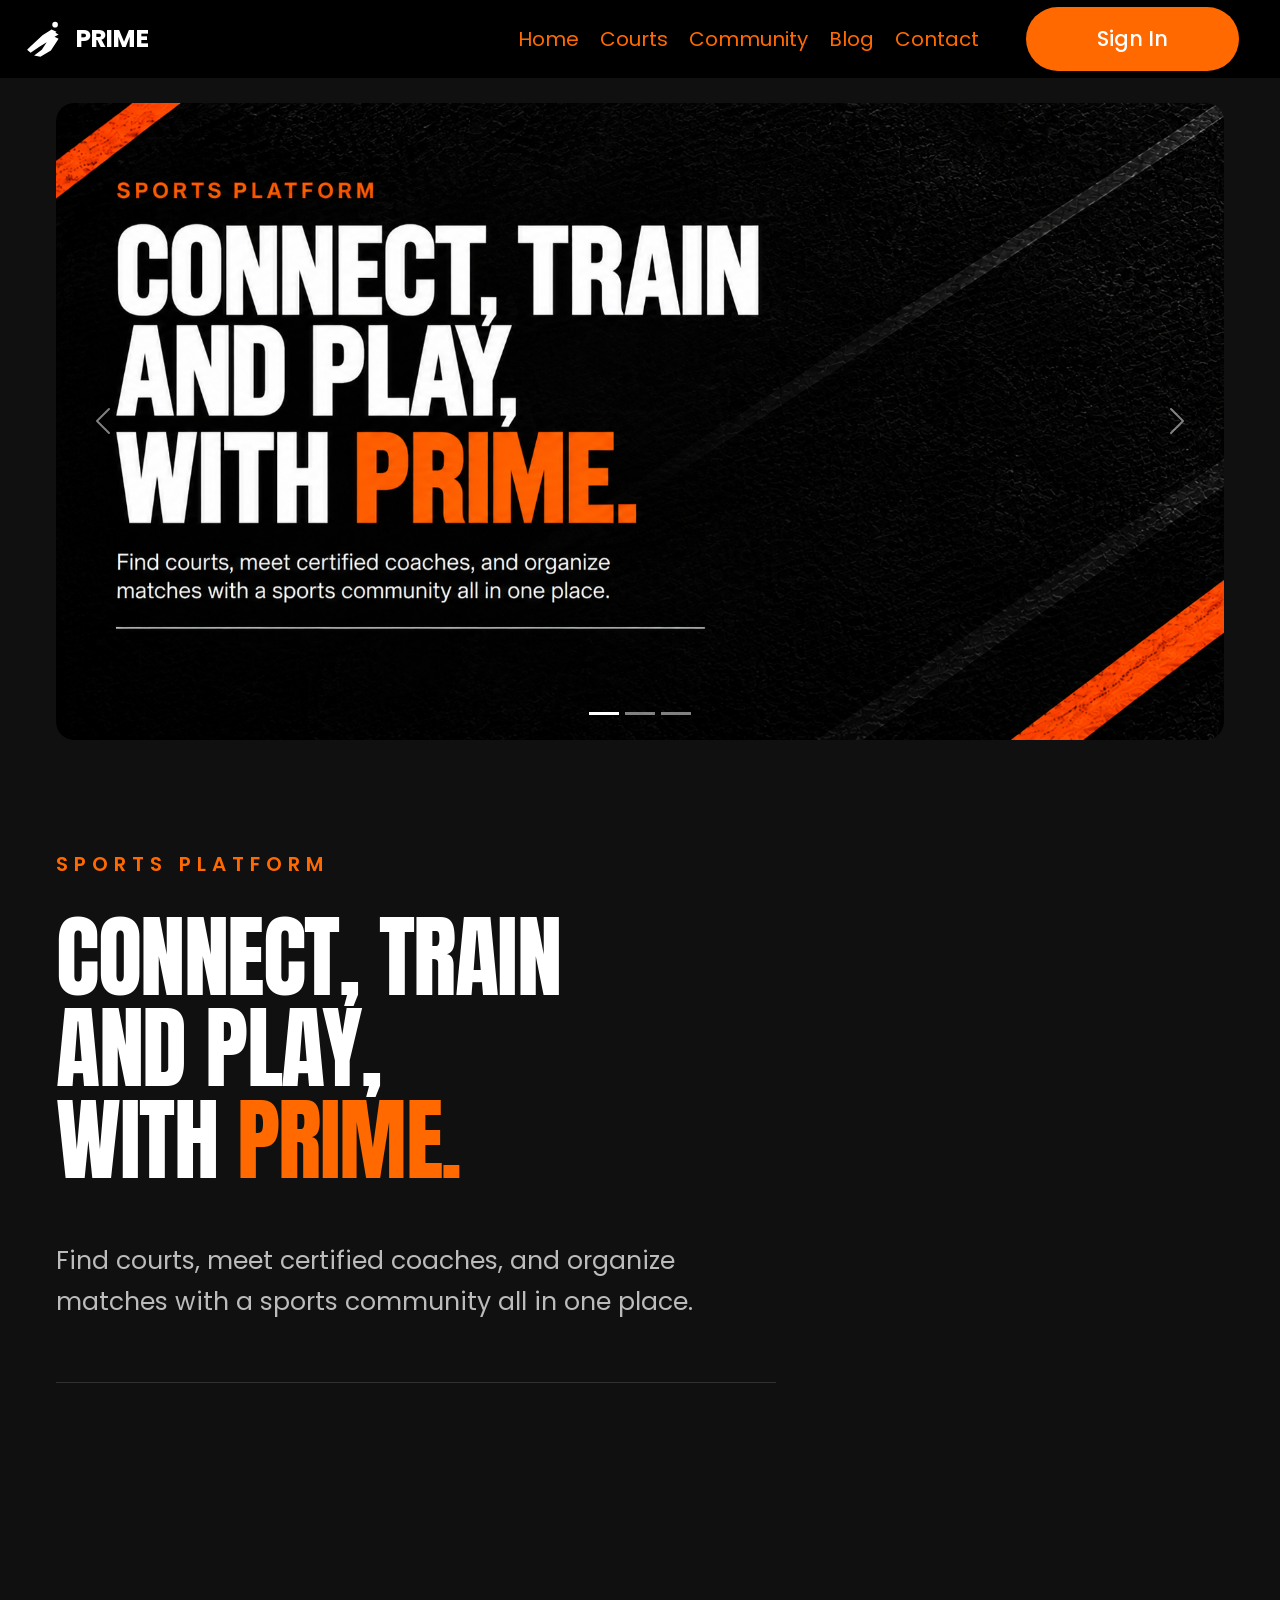
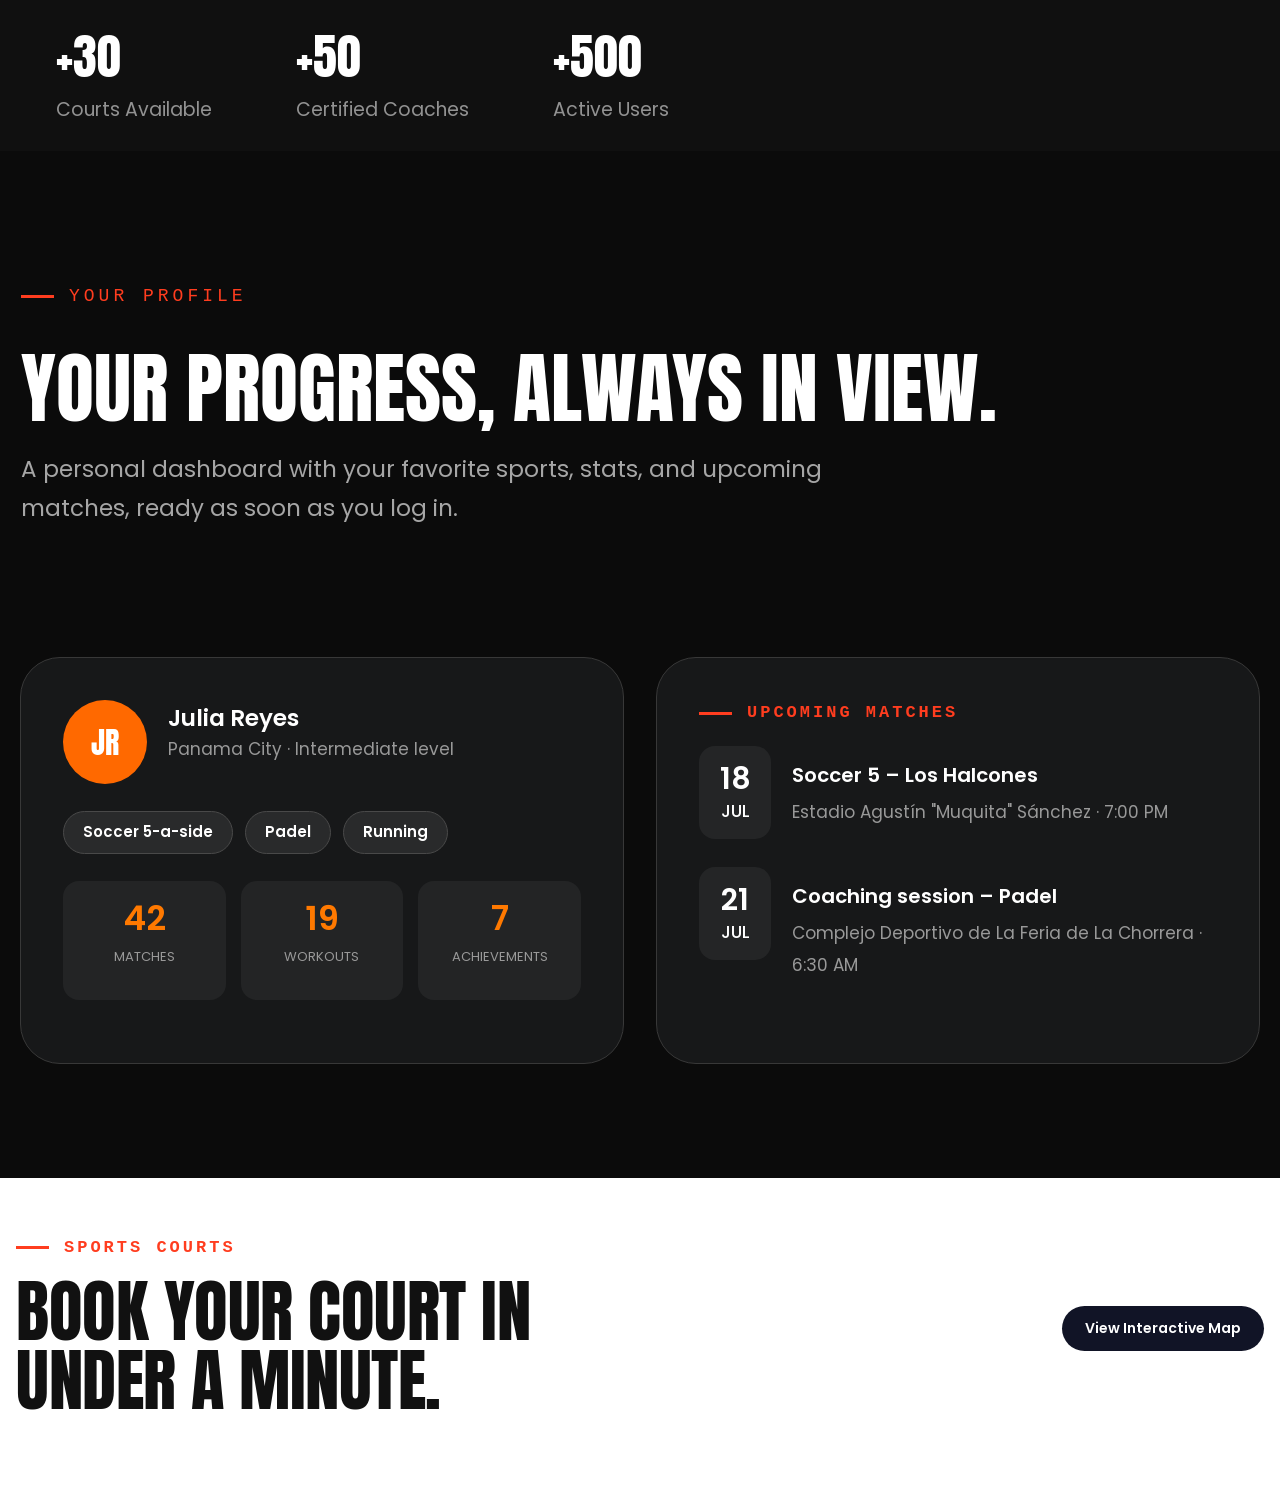
==== index.html @ 95e27988 "Rename Index.html to index.html" ====
<!DOCTYPE html>
<html lang="es">
<head>
    <meta charset="UTF-8">
    <meta name="viewport" content="width=device-width, initial-scale=1.0">
    <title>PRIME | Sports Platform</title>

    <!-- Bootstrap CSS -->
    <link
      href="https://cdn.jsdelivr.net/npm/bootstrap@5.3.3/dist/css/bootstrap.min.css"
      rel="stylesheet">

    <!-- Tu CSS -->
    <link rel="stylesheet" href="style.css">

    <!-- Fuentes de Google -->
    <link rel="preconnect" href="https://fonts.googleapis.com">
    <link rel="preconnect" href="https://fonts.gstatic.com" crossorigin>
    <link href="https://fonts.googleapis.com/css2?family=Anton&family=Poppins:wght@400;500;600;700&display=swap" rel="stylesheet">
</head>
<body>

    <!-- Barra de navegación -->
    <header class="navbar">
        <a href="#" class="logo">
            <svg class="logo-icon" viewBox="0 0 60 55" aria-hidden="true">
                <circle cx="43" cy="7" r="4" fill="currentColor"/>
                <path d="M38 14 L25 22 L10 36 L3 43 L8 47 L20 39 L31 32 L24 43 L13 51 L22 53 L37 44 L48 27 L39 23 L45 17 Z"
                      fill="currentColor"/>
                <path d="M28 22 L41 17 L48 21 L36 28 Z"
                      fill="currentColor"/>
            </svg>
            <span>PRIME</span>
        </a>

        <nav class="nav-links">
            <a href="#">Home</a>
            <a href="#">Courts</a>
            <a href="#">Community</a>
            <a href="#">Blog</a>
            <a href="#">Contact</a>
        </nav>

        <a href="#" class="sign-in">Sign In</a>

        <button class="menu-toggle" aria-label="Abrir menú">
            ☰
        </button>
    </header>

<!-- ===== CARRUSEL PRINCIPAL ===== -->
<section class="prime-carousel-section">

    <div id="carouselStackedBottom"
         class="carousel slide"
         data-bs-ride="carousel">

        <div class="carousel-inner">

            <div class="carousel-item active">
                <img src="imagenes/imagen1.png"
                     class="d-block w-100"
                     alt="Primera imagen">
            </div>

            <div class="carousel-item">
                <img src="imagenes/imagen2.png"
                     class="d-block w-100"
                     alt="Segunda imagen">
            </div>

            <div class="carousel-item">
                <img src="imagenes/imagen3.png"
                     class="d-block w-100"
                     alt="Tercera imagen">
            </div>

        </div>

        <button class="carousel-control-prev"
                type="button"
                data-bs-target="#carouselStackedBottom"
                data-bs-slide="prev"
                aria-label="Imagen anterior">
            <span class="carousel-control-prev-icon"
                  aria-hidden="true"></span>
        </button>

        <button class="carousel-control-next"
                type="button"
                data-bs-target="#carouselStackedBottom"
                data-bs-slide="next"
                aria-label="Imagen siguiente">
            <span class="carousel-control-next-icon"
                  aria-hidden="true"></span>
        </button>

        <div class="carousel-indicators">
            <button type="button"
                    data-bs-target="#carouselStackedBottom"
                    data-bs-slide-to="0"
                    class="active"
                    aria-current="true"
                    aria-label="Imagen 1"></button>

            <button type="button"
                    data-bs-target="#carouselStackedBottom"
                    data-bs-slide-to="1"
                    aria-label="Imagen 2"></button>

            <button type="button"
                    data-bs-target="#carouselStackedBottom"
                    data-bs-slide-to="2"
                    aria-label="Imagen 3"></button>
        </div>

    </div>

</section>
<!-- ===== FIN DEL CARRUSEL ===== -->

    <!-- Sección principal -->
    <main class="hero">
        <section class="hero-content">
            <p class="eyebrow">SPORTS PLATFORM</p>

            <h1>
                CONNECT, TRAIN<br>
                AND PLAY,<br>
                WITH <span>PRIME.</span>
            </h1>

            <p class="description">
                Find courts, meet certified coaches, and organize<br class="desktop-break">
                matches with a sports community all in one place.
            </p>

            <div class="hero-divider"></div>
        </section>
    </main>

    <script>
        const menuToggle = document.querySelector(".menu-toggle");
        const navLinks = document.querySelector(".nav-links");

        menuToggle.addEventListener("click", () => {
            navLinks.classList.toggle("active");
        });
    </script>

<!-- ===== ESTADÍSTICAS ===== -->
<section class="stats">
    <div class="stat-item">
        <h2>+30</h2>
        <p>Courts Available</p>
    </div>

    <div class="stat-item">
        <h2>+50</h2>
        <p>Certified Coaches</p>
    </div>

    <div class="stat-item">
        <h2>+500</h2>
        <p>Active Users</p>
    </div>
</section>
<!-- ===== SECCIÓN PERFIL ===== -->
<section class="profile-section">
    <p class="profile-label">
        <span></span>
        YOUR PROFILE
    </p>

    <h2 class="profile-title">
        YOUR PROGRESS, ALWAYS IN VIEW.
    </h2>

    <p class="profile-description">
        A personal dashboard with your favorite sports, stats, and upcoming
        <br class="desktop-break">
        matches, ready as soon as you log in.
    </p>
</section>

<!-- ===== DASHBOARD DEL USUARIO ===== -->
<section class="dashboard-section">

    <!-- Tarjeta de perfil -->
    <div class="dashboard-card profile-card">

        <div class="user-info">
            <div class="user-avatar">JR</div>

            <div class="user-details">
                <h3>Julia Reyes</h3>
                <p>Panama City · Intermediate level</p>
            </div>
        </div>

        <!-- Deportes favoritos -->
        <div class="sport-tags">
            <span>Soccer 5-a-side</span>
            <span>Padel</span>
            <span>Running</span>
        </div>

        <!-- Estadísticas personales -->
        <div class="user-stats">
            <div class="user-stat">
                <h4>42</h4>
                <p>MATCHES</p>
            </div>

            <div class="user-stat">
                <h4>19</h4>
                <p>WORKOUTS</p>
            </div>

            <div class="user-stat">
                <h4>7</h4>
                <p>ACHIEVEMENTS</p>
            </div>
        </div>

    </div>

    <!-- Tarjeta de próximos partidos -->
    <div class="dashboard-card matches-card">

        <p class="section-label">
            <span></span>
            UPCOMING MATCHES
        </p>

        <div class="match-item">
            <div class="match-date">
                <strong>18</strong>
                <span>JUL</span>
            </div>

            <div class="match-details">
                <h3>Soccer 5 – Los Halcones</h3>
                <p>Estadio Agustín "Muquita" Sánchez · 7:00 PM</p>
            </div>
        </div>

        <div class="match-item">
            <div class="match-date">
                <strong>21</strong>
                <span>JUL</span>
            </div>

            <div class="match-details">
                <h3>Coaching session – Padel</h3>
                <p>Complejo Deportivo de La Feria de La Chorrera · 6:30 AM</p>
            </div>
        </div>

    </div>

</section>


<!-- ===== SECCIÓN DE RESERVA DE CANCHAS ===== -->
<section class="courts-section">

    <div class="courts-heading">

        <div class="courts-title-content">
            <p class="section-label">
                <span></span>
                SPORTS COURTS
            </p>

            <h2>
                BOOK YOUR COURT IN<br>
                UNDER A MINUTE.
            </h2>
        </div>

        <a href="#interactive-map" class="map-button">
            View Interactive Map
        </a>

    </div>

    <!-- Aquí puedes agregar posteriormente el mapa de canchas -->
    <div id="interactive-map"></div>
</section>
<script src="https://cdn.jsdelivr.net/npm/bootstrap@5.3.3/dist/js/bootstrap.bundle.min.js"></script>
</body>
</html>
---- style.css ----
/* ===== CONFIGURACIÓN GENERAL ===== */
* {
    margin: 0;
    padding: 0;
    box-sizing: border-box;
}

:root {
    --orange: #ff6900;
    --black: #000000;
    --background: #101010;
    --white: #ffffff;
    --gray: #bcbcbc;
}

html {
    scroll-behavior: smooth;
}

body {
    background-color: var(--background);
    color: var(--white);
    font-family: 'Poppins', sans-serif;
    min-height: 100vh;
}

/* ===== BARRA DE NAVEGACIÓN ===== */
.navbar {
    height: 78px;
    width: 100%;
    background-color: var(--black);
    display: flex;
    align-items: center;
    justify-content: space-between;
    padding: 0 41px 0 25px;
    position: relative;
    z-index: 10;
}

/* Logo */
.logo {
    display: flex;
    align-items: center;
    gap: 8px;
    text-decoration: none;
    color: var(--white);
    flex-shrink: 0;
}

.logo-icon {
    width: 42px;
    height: 48px;
}

.logo span {
    font-family: 'Poppins', sans-serif;
    font-size: 25px;
    font-weight: 700;
    letter-spacing: -1px;
}

/* Enlaces */
.nav-links {
    display: flex;
    align-items: center;
    gap: 21px;
    margin-left: auto;
    margin-right: 47px;
}

.nav-links a {
    color: var(--orange);
    text-decoration: none;
    font-size: 20px;
    font-weight: 400;
    transition: color 0.3s ease;
}

.nav-links a:hover {
    color: var(--white);
}

/* Botón Sign In */
.sign-in {
    width: 213px;
    height: 64px;
    background-color: var(--orange);
    border-radius: 50px;
    display: flex;
    justify-content: center;
    align-items: center;
    text-decoration: none;
    color: var(--white);
    font-size: 21px;
    font-weight: 500;
    flex-shrink: 0;
    transition: background-color 0.3s ease,
                transform 0.3s ease;
}

.sign-in:hover {
    background-color: #e85d00;
    transform: translateY(-2px);
}

.menu-toggle {
    display: none;
}

/* ===== SECCIÓN PRINCIPAL ===== */
.hero {
    min-height: calc(100vh - 78px);
    background-color: var(--background);
    padding: 84px 0 0 4.4%;
}

.hero-content {
    width: 100%;
    max-width: 720px;
}

/* Texto superior naranja */
.eyebrow {
    color: var(--orange);
    font-size: 20px;
    font-weight: 600;
    letter-spacing: 6px;
    margin-bottom: 32px;
}

/* Título grande */
h1 {
    font-family: 'Anton', sans-serif;
    font-size: clamp(64px, 7.1vw, 108px);
    line-height: 1.01;
    font-weight: 400;
    letter-spacing: -1.5px;
    color: var(--white);
    text-transform: uppercase;
}

h1 span {
    color: var(--orange);
}

/* Descripción */
.description {
    margin-top: 54px;
    color: var(--gray);
    font-size: 25px;
    line-height: 1.65;
    font-weight: 400;
}

/* Línea inferior */
.hero-divider {
    width: min(720px, 100%);
    height: 1px;
    background-color: #303030;
    margin-top: 60px;
}

/* ===== TABLET ===== */
@media (max-width: 1050px) {
    .navbar {
        padding: 0 24px;
    }

    .nav-links {
        gap: 14px;
        margin-right: 24px;
    }

    .nav-links a {
        font-size: 16px;
    }

    .sign-in {
        width: 140px;
        height: 54px;
        font-size: 18px;
    }

    .hero {
        padding-top: 75px;
    }

    h1 {
        font-size: clamp(60px, 8vw, 85px);
    }

    .description {
        font-size: 20px;
    }
}

/* ===== MÓVILES ===== */
@media (max-width: 700px) {
    .navbar {
        height: 72px;
        padding: 0 20px;
    }

    .logo-icon {
        width: 35px;
        height: 42px;
    }

    .logo span {
        font-size: 22px;
    }

    .menu-toggle {
        display: block;
        border: none;
        background: transparent;
        color: var(--orange);
        font-size: 30px;
        cursor: pointer;
        margin-left: auto;
    }

    .nav-links {
        display: none;
        position: absolute;
        top: 72px;
        left: 0;
        width: 100%;
        margin: 0;
        padding: 24px;
        background-color: var(--black);
        flex-direction: column;
        align-items: flex-start;
        gap: 20px;
        border-top: 1px solid #242424;
    }

    .nav-links.active {
        display: flex;
    }

    .nav-links a {
        font-size: 18px;
    }

    .sign-in {
        width: 105px;
        height: 42px;
        font-size: 15px;
        margin-left: 15px;
    }

    .hero {
        min-height: calc(100vh - 72px);
        padding: 70px 22px 40px;
    }

    .hero-content {
        max-width: 100%;
    }

    .eyebrow {
        font-size: 14px;
        letter-spacing: 4px;
        margin-bottom: 25px;
    }

    h1 {
        font-size: clamp(48px, 10.5vw, 72px);
        line-height: 1.08;
        letter-spacing: -0.5px;
    }

    .description {
        margin-top: 35px;
        font-size: 16px;
        line-height: 1.8;
    }

    .desktop-break {
        display: none;
    }

    .hero-divider {
        margin-top: 45px;
    }
}

/* ===== MÓVILES PEQUEÑOS ===== */
@media (max-width: 380px) {
    .navbar {
        padding: 0 12px;
    }

    .logo {
        gap: 4px;
    }

    .logo span {
        font-size: 19px;
    }

    .logo-icon {
        width: 30px;
    }

    .sign-in {
        width: 85px;
        height: 38px;
        font-size: 13px;
        margin-left: 8px;
    }

    .menu-toggle {
        font-size: 25px;
    }

    .hero {
        padding-left: 18px;
        padding-right: 18px;
    }

    h1 {
        font-size: 46px;
    }
}

/* ===== ESTADÍSTICAS ===== */
.stats {
    width: 100%;
    min-height: 150px;
    background-color: #101010;
    display: flex;
    align-items: flex-start;
    gap: 84px;
    padding: 42px 4.4% 10px;
}

.stat-item {
    min-width: 156px;
}

.stat-item h2 {
    font-family: 'Anton', sans-serif;
    font-size: 48px;
    font-weight: 400;
    line-height: 1.2;
    color: #ffffff;
    margin-bottom: 10px;
}

.stat-item p {
    font-family: 'Poppins', sans-serif;
    font-size: 19px;
    font-weight: 400;
    color: #929292;
    white-space: nowrap;
}

/* ===== SECCIÓN YOUR PROFILE ===== */
.profile-section {
    width: 100%;
    min-height: 380px;
    background-color: #0b0b0b;
    padding: 132px 21px 50px;
}

/* Etiqueta naranja */
.profile-label {
    display: flex;
    align-items: center;
    gap: 15px;
    color: #ff3d1f;
    font-family: monospace;
    font-size: 18px;
    letter-spacing: 4px;
    margin-bottom: 35px;
}

.profile-label span {
    display: inline-block;
    width: 33px;
    height: 3px;
    background-color: #ff3d1f;
}

/* Título principal */
.profile-title {
    font-family: 'Anton', sans-serif;
    font-size: clamp(42px, 6.1vw, 78px);
    font-weight: 400;
    line-height: 1.12;
    letter-spacing: 0;
    color: #ffffff;
    text-transform: uppercase;
    margin-bottom: 18px;
}

/* Descripción */
.profile-description {
    font-family: 'Poppins', sans-serif;
    font-size: 23px;
    line-height: 1.7;
    font-weight: 400;
    color: #a6a6a6;
}

/* ===== ADAPTACIÓN PARA MÓVILES ===== */
@media (max-width: 700px) {
    .stats {
        min-height: auto;
        padding: 35px 22px 30px;
        gap: 25px;
        flex-wrap: wrap;
    }

    .stat-item {
        min-width: 125px;
    }

    .stat-item h2 {
        font-size: 38px;
    }

    .stat-item p {
        font-size: 13px;
        white-space: normal;
    }

    .profile-section {
        padding: 75px 20px 40px;
        min-height: auto;
    }

    .profile-label {
        font-size: 14px;
        letter-spacing: 3px;
        margin-bottom: 28px;
    }

    .profile-title {
        font-size: clamp(36px, 8vw, 54px);
        line-height: 1.15;
    }

    .profile-description {
        font-size: 16px;
        line-height: 1.8;
    }

    .profile-section .desktop-break {
        display: none;
    }
}

/* =========================================
   DASHBOARD: PERFIL Y PRÓXIMOS PARTIDOS
========================================= */

.dashboard-section {
    width: 100%;
    background-color: #0b0b0b;
    padding: 63px 20px 114px;
    display: grid;
    grid-template-columns: 1fr 1fr;
    gap: 32px;
    align-items: stretch;
}

.dashboard-card {
    background-color: #171819;
    border: 1px solid #383838;
    border-radius: 40px;
    min-width: 0;
    min-height: 384px;
    padding: 42px;
    color: #ffffff;
}

/* PERFIL DEL USUARIO */

.user-info {
    display: flex;
    align-items: center;
    gap: 21px;
    margin-bottom: 27px;
}

.user-avatar {
    width: 84px;
    height: 84px;
    border-radius: 50%;
    background: #ff6900;
    display: flex;
    align-items: center;
    justify-content: center;
    color: #ffffff;
    font-family: 'Anton', sans-serif;
    font-size: 30px;
    flex-shrink: 0;
}

.user-details h3 {
    font-family: 'Poppins', sans-serif;
    font-size: 23px;
    font-weight: 600;
    margin-bottom: 4px;
}

.user-details p {
    font-size: 17px;
    color: #999999;
    line-height: 1.6;
}

/* ETIQUETAS DE DEPORTES */

.sport-tags {
    display: flex;
    flex-wrap: wrap;
    gap: 12px;
    margin-bottom: 27px;
}

.sport-tags span {
    display: inline-flex;
    align-items: center;
    justify-content: center;
    padding: 9px 19px;
    border: 1px solid #494949;
    border-radius: 30px;
    background-color: #292a2b;
    color: #ffffff;
    font-size: 15px;
    font-weight: 600;
    white-space: nowrap;
}

/* ESTADÍSTICAS DEL PERFIL */

.user-stats {
    display: grid;
    grid-template-columns: repeat(3, minmax(0, 1fr));
    gap: 15px;
}

.user-stat {
    min-height: 119px;
    border-radius: 16px;
    background-color: #232425;
    display: flex;
    flex-direction: column;
    justify-content: center;
    align-items: center;
    text-align: center;
    padding: 10px 4px;
}

.user-stat h4 {
    color: #ff7900;
    font-size: 34px;
    font-weight: 600;
    margin-bottom: 8px;
}

.user-stat p {
    color: #999999;
    font-size: 13px;
    font-weight: 400;
}

/* PRÓXIMOS PARTIDOS */

.section-label {
    display: flex;
    align-items: center;
    gap: 15px;
    color: #ff3d1f;
    font-family: monospace;
    font-size: 17px;
    font-weight: 600;
    letter-spacing: 3px;
    margin-bottom: 21px;
}

.section-label span {
    width: 33px;
    height: 3px;
    display: inline-block;
    background-color: #ff3d1f;
    flex-shrink: 0;
}

.matches-card .section-label {
    margin-bottom: 20px;
}

.match-item {
    display: flex;
    align-items: flex-start;
    gap: 21px;
    margin-bottom: 23px;
}

.match-date {
    width: 72px;
    min-width: 72px;
    height: 93px;
    border-radius: 16px;
    background-color: #242526;
    display: flex;
    flex-direction: column;
    align-items: center;
    justify-content: center;
}

.match-date strong {
    font-size: 30px;
    line-height: 1.2;
    font-weight: 600;
}

.match-date span {
    font-size: 17px;
    font-weight: 500;
    margin-top: 2px;
}

.match-details {
    min-width: 0;
    padding-top: 15px;
}

.match-details h3 {
    font-size: 20px;
    line-height: 1.4;
    font-weight: 600;
    margin-bottom: 7px;
}

.match-details p {
    color: #999999;
    font-size: 17px;
    line-height: 1.9;
    overflow-wrap: anywhere;
}


/* =========================================
   SECCIÓN BLANCA: RESERVAR CANCHAS
========================================= */

.courts-section {
    width: 100%;
    background-color: #ffffff;
    color: #111111;
    padding: 57px 16px 70px;
    min-height: 240px;
}

.courts-heading {
    display: flex;
    align-items: center;
    justify-content: space-between;
    gap: 30px;
}

.courts-title-content {
    min-width: 0;
}

.courts-title-content .section-label {
    margin-bottom: 17px;
}

.courts-title-content h2 {
    font-family: 'Anton', sans-serif;
    font-size: clamp(44px, 5.4vw, 72px);
    font-weight: 400;
    line-height: 0.99;
    letter-spacing: -0.5px;
    color: #111111;
}

/* BOTÓN DEL MAPA */

.map-button {
    min-width: 195px;
    min-height: 44px;
    padding: 12px 23px;
    background-color: #111426;
    border-radius: 30px;
    color: #ffffff;
    text-decoration: none;
    text-align: center;
    font-size: 14px;
    font-weight: 600;
    display: inline-flex;
    align-items: center;
    justify-content: center;
    white-space: nowrap;
    transition: background-color 0.3s ease,
                transform 0.3s ease;
}

.map-button:hover {
    background-color: #ff6900;
    transform: translateY(-2px);
}

#interactive-map {
    scroll-margin-top: 20px;
}


/* =========================================
   TABLET
========================================= */

@media (max-width: 1000px) {
    .dashboard-section {
        gap: 20px;
        padding: 45px 18px 75px;
    }

    .dashboard-card {
        padding: 28px;
        border-radius: 30px;
    }

    .user-info {
        gap: 14px;
    }

    .user-avatar {
        width: 68px;
        height: 68px;
        font-size: 25px;
    }

    .user-details h3 {
        font-size: 19px;
    }

    .user-details p {
        font-size: 14px;
    }

    .sport-tags {
        gap: 8px;
    }

    .sport-tags span {
        padding: 8px 12px;
        font-size: 13px;
    }

    .user-stats {
        gap: 9px;
    }

    .user-stat p {
        font-size: 10px;
    }

    .match-item {
        gap: 13px;
    }

    .match-details h3 {
        font-size: 17px;
    }

    .match-details p {
        font-size: 14px;
    }

    .courts-title-content h2 {
        font-size: clamp(40px, 5vw, 58px);
    }
}


/* =========================================
   MÓVILES
========================================= */

@media (max-width: 700px) {
    .dashboard-section {
        grid-template-columns: 1fr;
        padding: 35px 16px 55px;
        gap: 22px;
    }

    .dashboard-card {
        min-height: auto;
        padding: 25px 22px;
        border-radius: 26px;
    }

    .user-info {
        gap: 15px;
        margin-bottom: 23px;
    }

    .user-avatar {
        width: 65px;
        height: 65px;
    }

    .user-details h3 {
        font-size: 18px;
    }

    .user-details p {
        font-size: 13px;
    }

    .sport-tags {
        margin-bottom: 22px;
    }

    .user-stats {
        gap: 10px;
    }

    .user-stat {
        min-height: 100px;
        border-radius: 12px;
    }

    .user-stat h4 {
        font-size: 27px;
    }

    .user-stat p {
        font-size: 10px;
    }

    .matches-card .section-label {
        font-size: 14px;
        letter-spacing: 2px;
    }

    .match-item {
        gap: 14px;
        margin-bottom: 20px;
    }

    .match-date {
        width: 60px;
        min-width: 60px;
        height: 78px;
    }

    .match-date strong {
        font-size: 25px;
    }

    .match-date span {
        font-size: 14px;
    }

    .match-details {
        padding-top: 7px;
    }

    .match-details h3 {
        font-size: 16px;
    }

    .match-details p {
        font-size: 13px;
        line-height: 1.7;
    }

    .courts-section {
        padding: 42px 18px 50px;
    }

    .courts-heading {
        flex-direction: column;
        align-items: flex-start;
        gap: 25px;
    }

    .courts-title-content h2 {
        font-size: clamp(38px, 9vw, 58px);
        line-height: 1.05;
    }

    .map-button {
        min-width: 190px;
    }
}

/* ===== CARRUSEL PRIME ===== */

.prime-carousel-section {
    display: block;
    position: relative;
    width: 100%;
    padding: 25px 4.4%;
    background-color: #101010;
}

#carouselStackedBottom {
    display: block;
    position: relative;
    width: 100%;
    max-width: 1400px;
    min-height: 200px;
    overflow: hidden;
    border-radius: 18px;
    background-color: #202020;
}

#carouselStackedBottom .carousel-inner {
    width: 100%;
}
#carouselStackedBottom .carousel-item {
    height: auto;
}

#carouselStackedBottom .carousel-item img {
    display: block;
    width: 100%;
    height: auto;
    object-fit: contain;
    object-position: center;
}

#carouselStackedBottom .carousel-control-prev,
#carouselStackedBottom .carousel-control-next {
    width: 8%;
    z-index: 2;
}

#carouselStackedBottom .carousel-indicators {
    z-index: 3;
    margin-bottom: 15px;
}

@media (max-width: 700px) {
    .prime-carousel-section {
        padding: 15px 4%;
    }

    #carouselStackedBottom .carousel-item {
        height: auto;
    }
}
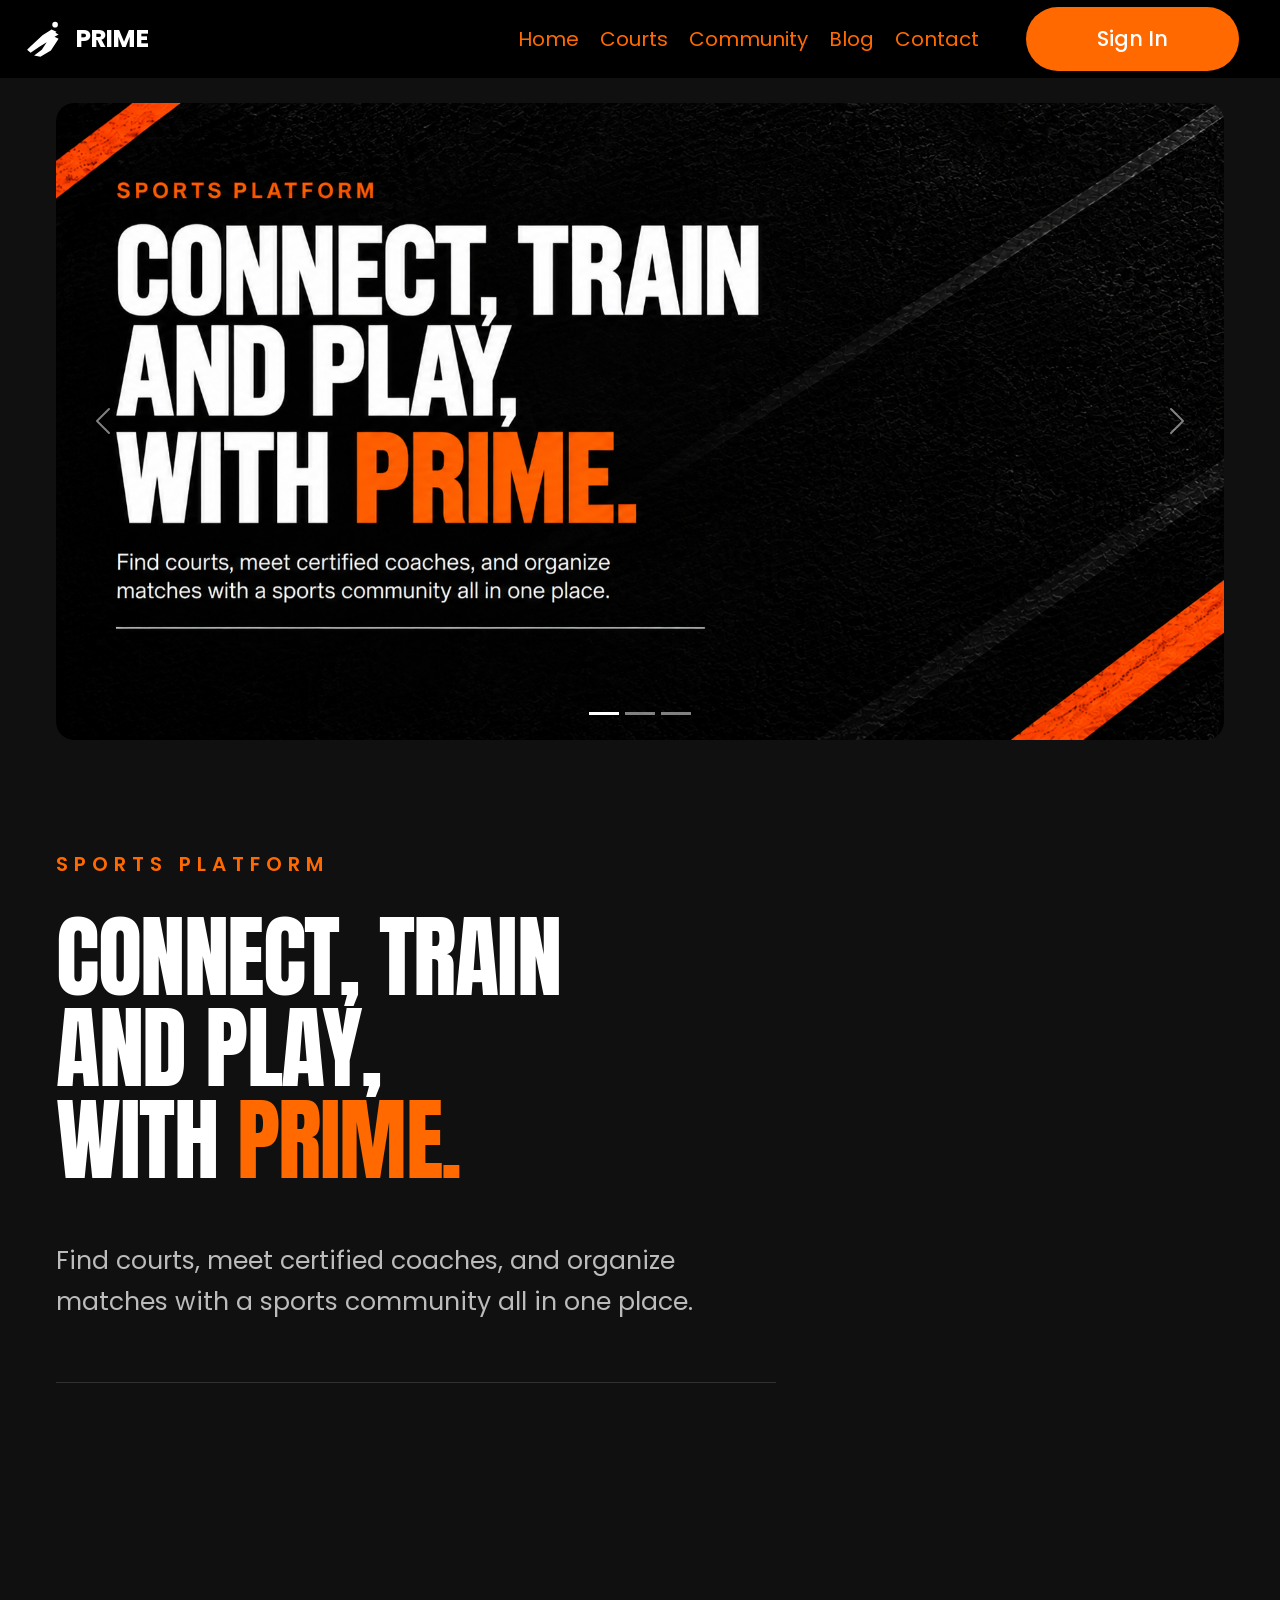
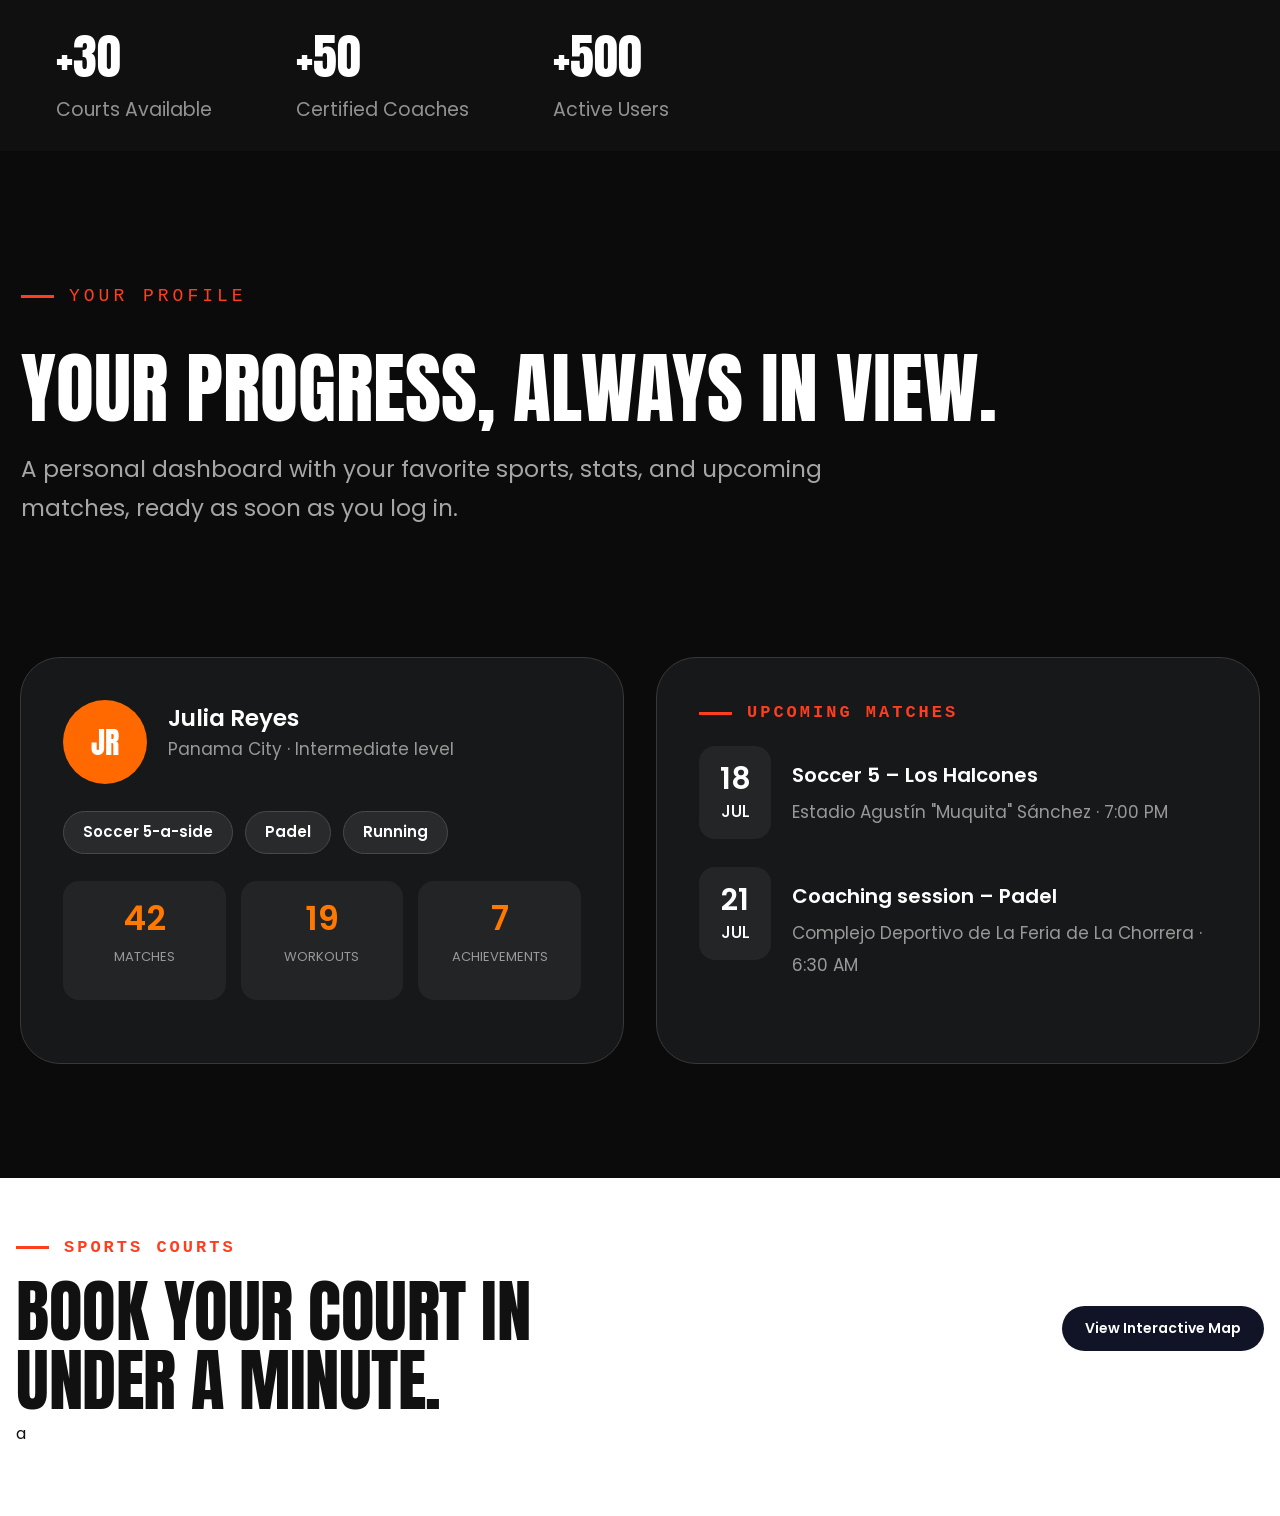
==== commit 078ae7da: "Merge branch 'main' of https://github.com/anelis777/The-best" ====
--- a/index.html
+++ b/index.html
@@ -1,4 +1,3 @@
-
 <!DOCTYPE html>
 <html lang="es">
 <head>
@@ -20,8 +19,7 @@
     <link href="https://fonts.googleapis.com/css2?family=Anton&family=Poppins:wght@400;500;600;700&display=swap" rel="stylesheet">
 </head>
 <body>
-
-    <!-- Barra de navegación -->
+     <!-- Barra de navegación -->
     <header class="navbar">
         <a href="#" class="logo">
             <svg class="logo-icon" viewBox="0 0 60 55" aria-hidden="true">
@@ -48,8 +46,7 @@
             ☰
         </button>
     </header>
-
-<!-- ===== CARRUSEL PRINCIPAL ===== -->
+    <!-- ===== CARRUSEL PRINCIPAL ===== -->
 <section class="prime-carousel-section">
 
     <div id="carouselStackedBottom"
@@ -77,7 +74,6 @@
             </div>
 
         </div>
-
         <button class="carousel-control-prev"
                 type="button"
                 data-bs-target="#carouselStackedBottom"
@@ -116,8 +112,7 @@
         </div>
 
     </div>
-
-</section>
+   </section>
 <!-- ===== FIN DEL CARRUSEL ===== -->
 
     <!-- Sección principal -->
@@ -148,8 +143,7 @@
             navLinks.classList.toggle("active");
         });
     </script>
-
-<!-- ===== ESTADÍSTICAS ===== -->
+ <!-- ===== ESTADÍSTICAS ===== -->
 <section class="stats">
     <div class="stat-item">
         <h2>+30</h2>
@@ -166,14 +160,14 @@
         <p>Active Users</p>
     </div>
 </section>
+
 <!-- ===== SECCIÓN PERFIL ===== -->
 <section class="profile-section">
     <p class="profile-label">
         <span></span>
         YOUR PROFILE
     </p>
-
-    <h2 class="profile-title">
+     <h2 class="profile-title">
         YOUR PROGRESS, ALWAYS IN VIEW.
     </h2>
 
@@ -209,7 +203,7 @@
         <!-- Estadísticas personales -->
         <div class="user-stats">
             <div class="user-stat">
-                <h4>42</h4>
+              <h4>42</h4>
                 <p>MATCHES</p>
             </div>
 
@@ -239,8 +233,7 @@
                 <strong>18</strong>
                 <span>JUL</span>
             </div>
-
-            <div class="match-details">
+               <div class="match-details">
                 <h3>Soccer 5 – Los Halcones</h3>
                 <p>Estadio Agustín "Muquita" Sánchez · 7:00 PM</p>
             </div>
@@ -269,7 +262,7 @@
     <div class="courts-heading">
 
         <div class="courts-title-content">
-            <p class="section-label">
+             <p class="section-label">
                 <span></span>
                 SPORTS COURTS
             </p>
@@ -288,7 +281,8 @@
 
     <!-- Aquí puedes agregar posteriormente el mapa de canchas -->
     <div id="interactive-map"></div>
+a
 </section>
 <script src="https://cdn.jsdelivr.net/npm/bootstrap@5.3.3/dist/js/bootstrap.bundle.min.js"></script>
 </body>
-</html>
+</html>
--- a/style.css
+++ b/style.css
@@ -1,4 +1,3 @@
-
 /* ===== CONFIGURACIÓN GENERAL ===== */
 * {
     margin: 0;
@@ -52,7 +51,6 @@
     width: 42px;
     height: 48px;
 }
-
 .logo span {
     font-family: 'Poppins', sans-serif;
     font-size: 25px;
@@ -950,4 +948,4 @@
     #carouselStackedBottom .carousel-item {
         height: auto;
     }
-}
+}
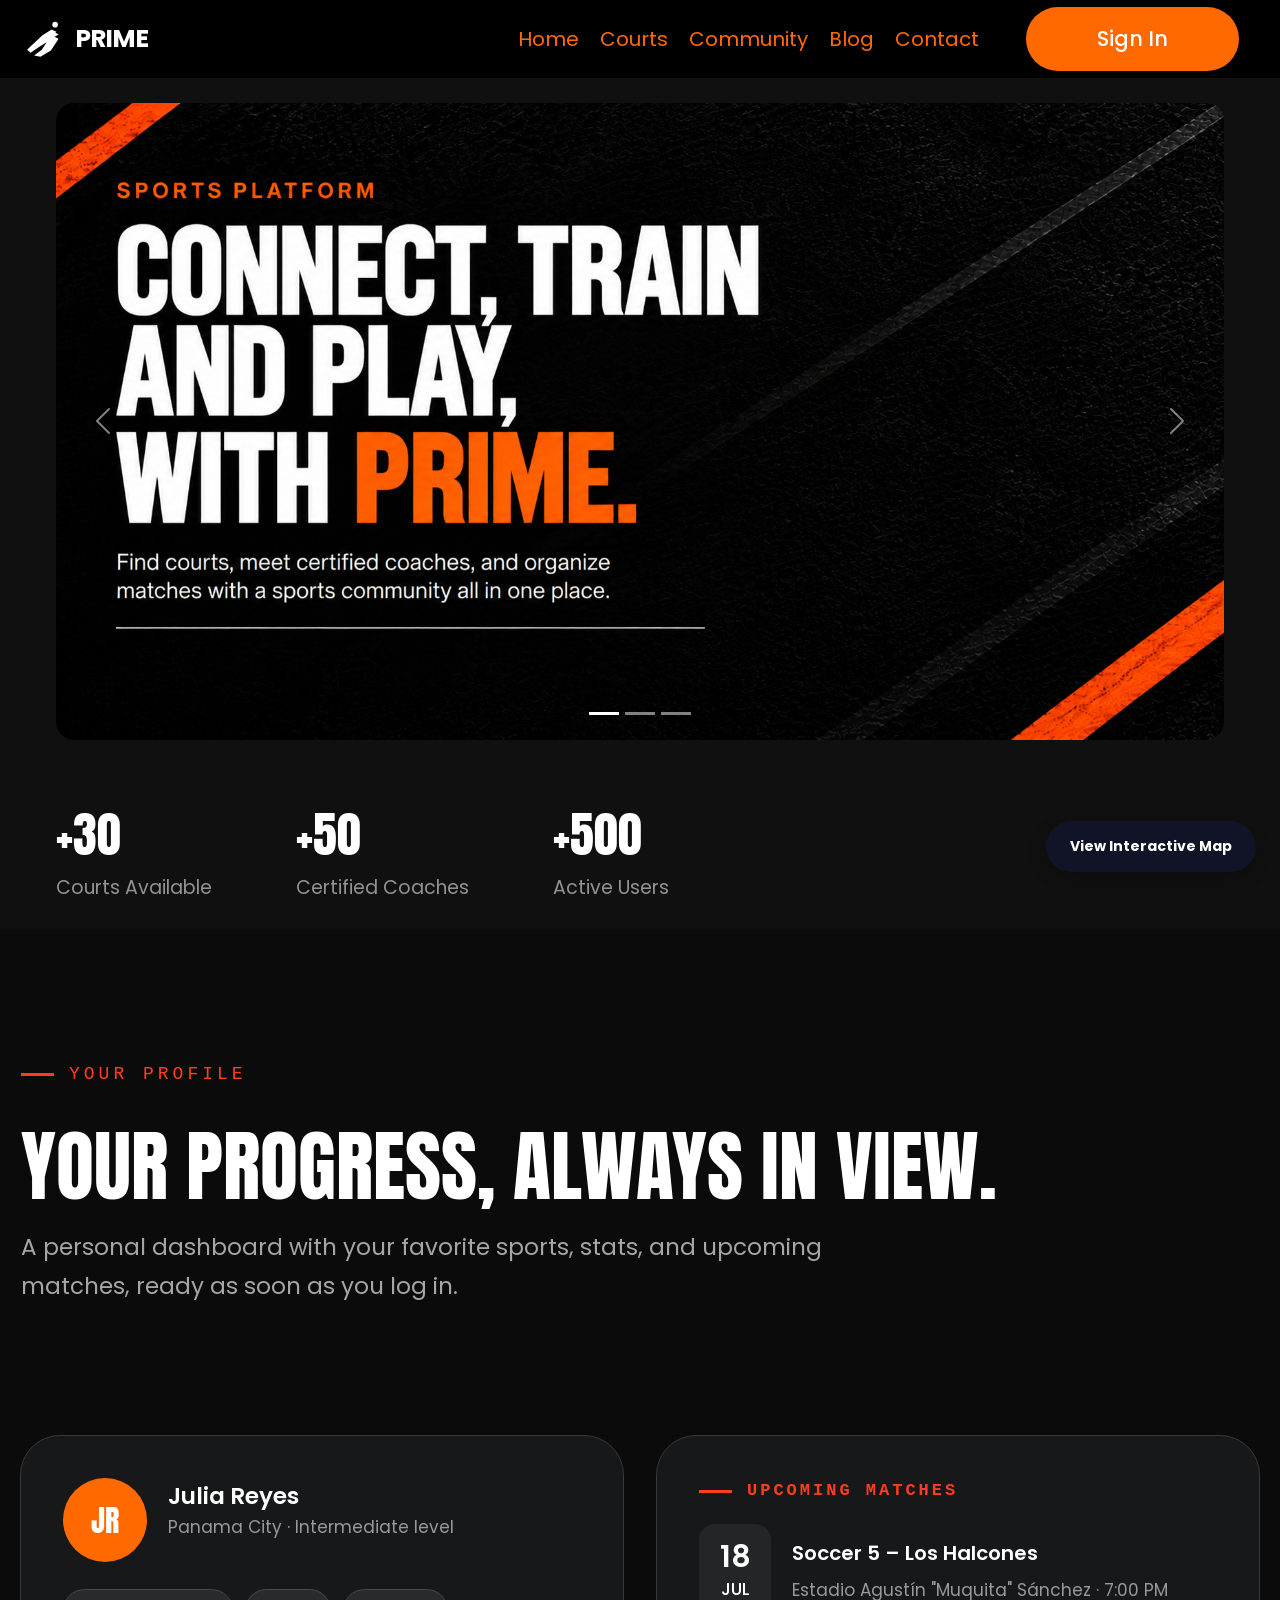
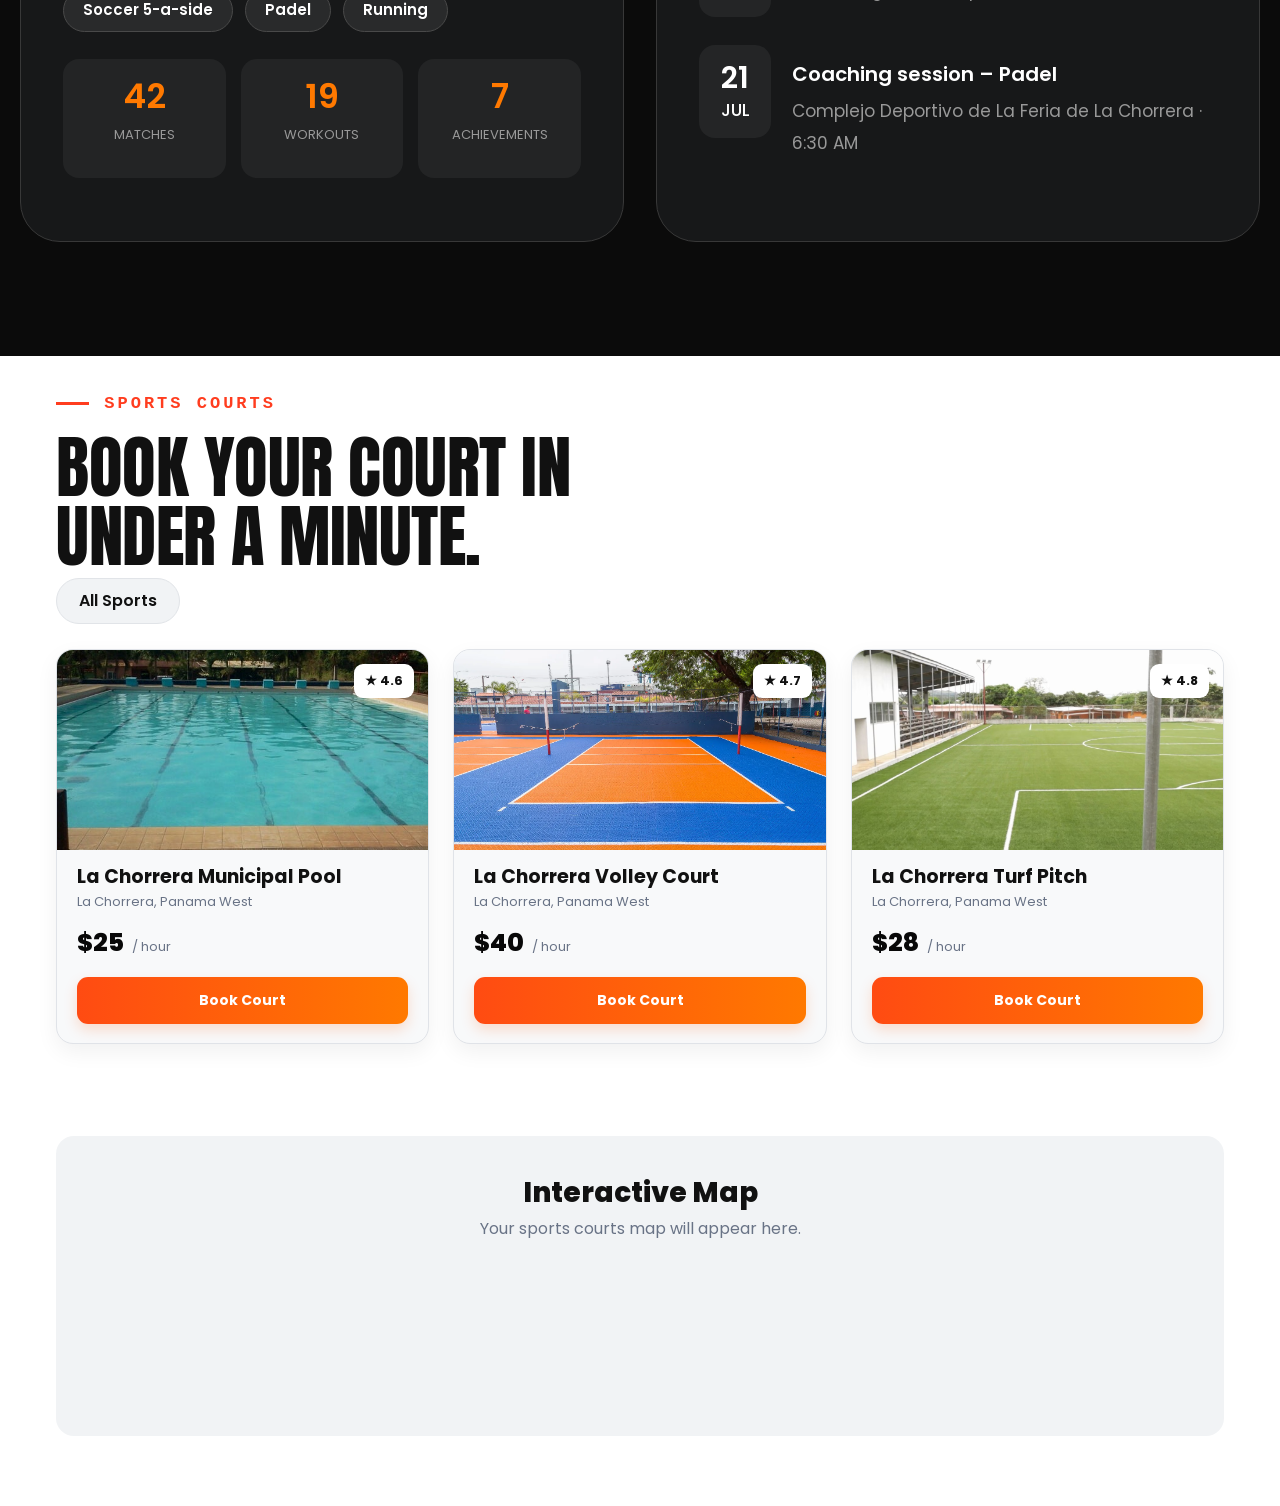
==== commit 54daad7f: "tode de hoy" ====
--- a/index.html
+++ b/index.html
@@ -115,26 +115,6 @@
    </section>
 <!-- ===== FIN DEL CARRUSEL ===== -->
 
-    <!-- Sección principal -->
-    <main class="hero">
-        <section class="hero-content">
-            <p class="eyebrow">SPORTS PLATFORM</p>
-
-            <h1>
-                CONNECT, TRAIN<br>
-                AND PLAY,<br>
-                WITH <span>PRIME.</span>
-            </h1>
-
-            <p class="description">
-                Find courts, meet certified coaches, and organize<br class="desktop-break">
-                matches with a sports community all in one place.
-            </p>
-
-            <div class="hero-divider"></div>
-        </section>
-    </main>
-
     <script>
         const menuToggle = document.querySelector(".menu-toggle");
         const navLinks = document.querySelector(".nav-links");
@@ -255,34 +235,129 @@
 
 </section>
 
-
-<!-- ===== SECCIÓN DE RESERVA DE CANCHAS ===== -->
-<section class="courts-section">
-
-    <div class="courts-heading">
-
-        <div class="courts-title-content">
-             <p class="section-label">
-                <span></span>
-                SPORTS COURTS
-            </p>
-
-            <h2>
-                BOOK YOUR COURT IN<br>
-                UNDER A MINUTE.
-            </h2>
-        </div>
-
-        <a href="#interactive-map" class="map-button">
-            View Interactive Map
-        </a>
-
-    </div>
-
-    <!-- Aquí puedes agregar posteriormente el mapa de canchas -->
-    <div id="interactive-map"></div>
-a
+<!-- ===== SPORTS COURTS ===== -->
+<section class="courts-section" id="courts">
+<div class="courts-heading">
+    <div class="courts-title-content">
+        <p class="section-label">
+            <span></span>
+            SPORTS COURTS
+        </p>
+
+        <h2>
+            BOOK YOUR COURT IN<br>
+            UNDER A MINUTE.
+        </h2>
+    </div>
+</div>
+    <div class="courts-top">
+        <button class="sports-filter" id="allSports">
+            All Sports
+        </button>
+    </div>
+
+    <div class="courts-grid">
+
+        <!-- CANCHA 1 -->
+        <article class="court-card">
+            <div class="court-image">
+                <img src="imagenes/imagen4.jpg" alt="La Chorrera Municipal Pool">
+                <span class="court-rating">★ 4.6</span>
+            </div>
+
+            <div class="court-info">
+                <h3>La Chorrera Municipal Pool</h3>
+                <p class="court-location">La Chorrera, Panama West</p>
+
+                <div class="court-price">
+                    <strong>$25</strong>
+                    <span>/ hour</span>
+                </div>
+
+                <button class="book-button" data-court="La Chorrera Municipal Pool">
+                    Book Court
+                </button>
+            </div>
+        </article>
+
+        <!-- CANCHA 2 -->
+        <article class="court-card">
+            <div class="court-image">
+                <img src="imagenes/imagen5.webp" alt="La Chorrera Volley Court">
+                <span class="court-rating">★ 4.7</span>
+            </div>
+
+            <div class="court-info">
+                <h3>La Chorrera Volley Court</h3>
+                <p class="court-location">La Chorrera, Panama West</p>
+
+                <div class="court-price">
+                    <strong>$40</strong>
+                    <span>/ hour</span>
+                </div>
+
+                <button class="book-button" data-court="La Chorrera Volley Court">
+                    Book Court
+                </button>
+            </div>
+        </article>
+
+        <!-- CANCHA 3 -->
+        <article class="court-card">
+            <div class="court-image">
+                <img src="imagenes/imagen6.avif" alt="La Chorrera Turf Pitch">
+                <span class="court-rating">★ 4.8</span>
+            </div>
+
+            <div class="court-info">
+                <h3>La Chorrera Turf Pitch</h3>
+                <p class="court-location">La Chorrera, Panama West</p>
+
+                <div class="court-price">
+                    <strong>$28</strong>
+                    <span>/ hour</span>
+                </div>
+
+                <button class="book-button" data-court="La Chorrera Turf Pitch">
+                    Book Court
+                </button>
+            </div>
+        </article>
+
+    </div>
+
+    <p class="booking-message" id="bookingMessage" aria-live="polite"></p>
+
+    <!-- Destino del botón del mapa -->
+    <div id="interactive-map" class="map-placeholder">
+        <h2>Interactive Map</h2>
+        <p>Your sports courts map will appear here.</p>
+    </div>
+
 </section>
+
+<!-- BOTÓN FLOTANTE DEL MAPA -->
+<a href="#interactive-map" class="floating-map-button">
+    View Interactive Map
+</a>
+
+<!-- FUNCIONAMIENTO DE LOS BOTONES DE RESERVA -->
+<script>
+    const bookButtons = document.querySelectorAll(".book-button");
+    const bookingMessage = document.getElementById("bookingMessage");
+
+    bookButtons.forEach(button => {
+        button.addEventListener("click", () => {
+            const court = button.dataset.court;
+
+            bookingMessage.textContent =
+                "You selected: " + court + ". Booking feature coming soon!";
+        });
+    });
+</script>
+
+<!-- BOOTSTRAP -->
 <script src="https://cdn.jsdelivr.net/npm/bootstrap@5.3.3/dist/js/bootstrap.bundle.min.js"></script>
+
 </body>
-</html>+</html>
--- a/style.css
+++ b/style.css
@@ -1,4 +1,7 @@
-/* ===== CONFIGURACIÓN GENERAL ===== */
+/* =========================================
+   CONFIGURACIÓN GENERAL
+========================================= */
+
 * {
     margin: 0;
     padding: 0;
@@ -24,7 +27,10 @@
     min-height: 100vh;
 }
 
-/* ===== BARRA DE NAVEGACIÓN ===== */
+/* =========================================
+   BARRA DE NAVEGACIÓN
+========================================= */
+
 .navbar {
     height: 78px;
     width: 100%;
@@ -38,6 +44,7 @@
 }
 
 /* Logo */
+
 .logo {
     display: flex;
     align-items: center;
@@ -51,6 +58,7 @@
     width: 42px;
     height: 48px;
 }
+
 .logo span {
     font-family: 'Poppins', sans-serif;
     font-size: 25px;
@@ -59,6 +67,7 @@
 }
 
 /* Enlaces */
+
 .nav-links {
     display: flex;
     align-items: center;
@@ -80,6 +89,7 @@
 }
 
 /* Botón Sign In */
+
 .sign-in {
     width: 213px;
     height: 64px;
@@ -106,95 +116,472 @@
     display: none;
 }
 
-/* ===== SECCIÓN PRINCIPAL ===== */
-.hero {
-    min-height: calc(100vh - 78px);
-    background-color: var(--background);
-    padding: 84px 0 0 4.4%;
-}
-
-.hero-content {
-    width: 100%;
-    max-width: 720px;
-}
-
-/* Texto superior naranja */
-.eyebrow {
-    color: var(--orange);
+/* =========================================
+   ESTADÍSTICAS
+========================================= */
+
+.stats {
+    width: 100%;
+    min-height: 150px;
+    background-color: #101010;
+    display: flex;
+    align-items: flex-start;
+    gap: 84px;
+    padding: 42px 4.4% 10px;
+}
+
+.stat-item {
+    min-width: 156px;
+}
+
+.stat-item h2 {
+    font-family: 'Anton', sans-serif;
+    font-size: 48px;
+    font-weight: 400;
+    line-height: 1.2;
+    color: #ffffff;
+    margin-bottom: 10px;
+}
+
+.stat-item p {
+    font-family: 'Poppins', sans-serif;
+    font-size: 19px;
+    font-weight: 400;
+    color: #929292;
+    white-space: nowrap;
+}
+
+/* =========================================
+   SECCIÓN YOUR PROFILE
+========================================= */
+
+.profile-section {
+    width: 100%;
+    min-height: 380px;
+    background-color: #0b0b0b;
+    padding: 132px 21px 50px;
+}
+
+.profile-label {
+    display: flex;
+    align-items: center;
+    gap: 15px;
+    color: #ff3d1f;
+    font-family: monospace;
+    font-size: 18px;
+    letter-spacing: 4px;
+    margin-bottom: 35px;
+}
+
+.profile-label span {
+    display: inline-block;
+    width: 33px;
+    height: 3px;
+    background-color: #ff3d1f;
+}
+
+.profile-title {
+    font-family: 'Anton', sans-serif;
+    font-size: clamp(42px, 6.1vw, 78px);
+    font-weight: 400;
+    line-height: 1.12;
+    letter-spacing: 0;
+    color: #ffffff;
+    text-transform: uppercase;
+    margin-bottom: 18px;
+}
+
+.profile-description {
+    font-family: 'Poppins', sans-serif;
+    font-size: 23px;
+    line-height: 1.7;
+    font-weight: 400;
+    color: #a6a6a6;
+}
+
+/* =========================================
+   DASHBOARD: PERFIL Y PRÓXIMOS PARTIDOS
+========================================= */
+
+.dashboard-section {
+    width: 100%;
+    background-color: #0b0b0b;
+    padding: 63px 20px 114px;
+    display: grid;
+    grid-template-columns: 1fr 1fr;
+    gap: 32px;
+    align-items: stretch;
+}
+
+.dashboard-card {
+    background-color: #171819;
+    border: 1px solid #383838;
+    border-radius: 40px;
+    min-width: 0;
+    min-height: 384px;
+    padding: 42px;
+    color: #ffffff;
+}
+
+/* Perfil del usuario */
+
+.user-info {
+    display: flex;
+    align-items: center;
+    gap: 21px;
+    margin-bottom: 27px;
+}
+
+.user-avatar {
+    width: 84px;
+    height: 84px;
+    border-radius: 50%;
+    background: #ff6900;
+    display: flex;
+    align-items: center;
+    justify-content: center;
+    color: #ffffff;
+    font-family: 'Anton', sans-serif;
+    font-size: 30px;
+    flex-shrink: 0;
+}
+
+.user-details h3 {
+    font-family: 'Poppins', sans-serif;
+    font-size: 23px;
+    font-weight: 600;
+    margin-bottom: 4px;
+}
+
+.user-details p {
+    font-size: 17px;
+    color: #999999;
+    line-height: 1.6;
+}
+
+/* Deportes favoritos */
+
+.sport-tags {
+    display: flex;
+    flex-wrap: wrap;
+    gap: 12px;
+    margin-bottom: 27px;
+}
+
+.sport-tags span {
+    display: inline-flex;
+    align-items: center;
+    justify-content: center;
+    padding: 9px 19px;
+    border: 1px solid #494949;
+    border-radius: 30px;
+    background-color: #292a2b;
+    color: #ffffff;
+    font-size: 15px;
+    font-weight: 600;
+    white-space: nowrap;
+}
+
+/* Estadísticas del perfil */
+
+.user-stats {
+    display: grid;
+    grid-template-columns: repeat(3, minmax(0, 1fr));
+    gap: 15px;
+}
+
+.user-stat {
+    min-height: 119px;
+    border-radius: 16px;
+    background-color: #232425;
+    display: flex;
+    flex-direction: column;
+    justify-content: center;
+    align-items: center;
+    text-align: center;
+    padding: 10px 4px;
+}
+
+.user-stat h4 {
+    color: #ff7900;
+    font-size: 34px;
+    font-weight: 600;
+    margin-bottom: 8px;
+}
+
+.user-stat p {
+    color: #999999;
+    font-size: 13px;
+    font-weight: 400;
+}
+
+/* Próximos partidos */
+
+.section-label {
+    display: flex;
+    align-items: center;
+    gap: 15px;
+    color: #ff3d1f;
+    font-family: monospace;
+    font-size: 17px;
+    font-weight: 600;
+    letter-spacing: 3px;
+    margin-bottom: 21px;
+}
+
+.section-label span {
+    width: 33px;
+    height: 3px;
+    display: inline-block;
+    background-color: #ff3d1f;
+    flex-shrink: 0;
+}
+
+.matches-card .section-label {
+    margin-bottom: 20px;
+}
+
+.match-item {
+    display: flex;
+    align-items: flex-start;
+    gap: 21px;
+    margin-bottom: 23px;
+}
+
+.match-date {
+    width: 72px;
+    min-width: 72px;
+    height: 93px;
+    border-radius: 16px;
+    background-color: #242526;
+    display: flex;
+    flex-direction: column;
+    align-items: center;
+    justify-content: center;
+}
+
+.match-date strong {
+    font-size: 30px;
+    line-height: 1.2;
+    font-weight: 600;
+}
+
+.match-date span {
+    font-size: 17px;
+    font-weight: 500;
+    margin-top: 2px;
+}
+
+.match-details {
+    min-width: 0;
+    padding-top: 15px;
+}
+
+.match-details h3 {
     font-size: 20px;
+    line-height: 1.4;
     font-weight: 600;
-    letter-spacing: 6px;
-    margin-bottom: 32px;
-}
-
-/* Título grande */
-h1 {
+    margin-bottom: 7px;
+}
+
+.match-details p {
+    color: #999999;
+    font-size: 17px;
+    line-height: 1.9;
+    overflow-wrap: anywhere;
+}
+
+/* =========================================
+   SECCIÓN RESERVAR CANCHAS
+========================================= */
+
+.courts-section {
+    width: 100%;
+    background-color: #ffffff;
+    color: #111111;
+    padding: 57px 16px 70px;
+    min-height: 240px;
+}
+
+.courts-heading {
+    display: flex;
+    align-items: center;
+    justify-content: space-between;
+    gap: 30px;
+}
+
+.courts-title-content {
+    min-width: 0;
+}
+
+.courts-title-content .section-label {
+    margin-bottom: 17px;
+}
+
+.courts-title-content h2 {
     font-family: 'Anton', sans-serif;
-    font-size: clamp(64px, 7.1vw, 108px);
-    line-height: 1.01;
+    font-size: clamp(44px, 5.4vw, 72px);
     font-weight: 400;
-    letter-spacing: -1.5px;
-    color: var(--white);
-    text-transform: uppercase;
-}
-
-h1 span {
-    color: var(--orange);
-}
-
-/* Descripción */
-.description {
-    margin-top: 54px;
-    color: var(--gray);
-    font-size: 25px;
-    line-height: 1.65;
-    font-weight: 400;
-}
-
-/* Línea inferior */
-.hero-divider {
-    width: min(720px, 100%);
-    height: 1px;
-    background-color: #303030;
-    margin-top: 60px;
-}
-
-/* ===== TABLET ===== */
-@media (max-width: 1050px) {
-    .navbar {
-        padding: 0 24px;
-    }
-
-    .nav-links {
+    line-height: 0.99;
+    letter-spacing: -0.5px;
+    color: #111111;
+}
+
+/* Botón del mapa */
+
+.map-button {
+    min-width: 195px;
+    min-height: 44px;
+    padding: 12px 23px;
+    background-color: #111426;
+    border-radius: 30px;
+    color: #ffffff;
+    text-decoration: none;
+    text-align: center;
+    font-size: 14px;
+    font-weight: 600;
+    display: inline-flex;
+    align-items: center;
+    justify-content: center;
+    white-space: nowrap;
+    transition: background-color 0.3s ease,
+                transform 0.3s ease;
+}
+
+.map-button:hover {
+    background-color: #ff6900;
+    transform: translateY(-2px);
+}
+
+#interactive-map {
+    scroll-margin-top: 20px;
+}
+
+/* =========================================
+   CARRUSEL PRINCIPAL
+========================================= */
+
+.prime-carousel-section {
+    display: block;
+    position: relative;
+    width: 100%;
+    padding: 25px 4.4%;
+    background-color: #101010;
+}
+
+#carouselStackedBottom {
+    display: block;
+    position: relative;
+    width: 100%;
+    max-width: 1400px;
+    min-height: 200px;
+    margin: 0 auto;
+    overflow: hidden;
+    border-radius: 18px;
+    background-color: #202020;
+}
+
+#carouselStackedBottom .carousel-inner {
+    width: 100%;
+}
+
+#carouselStackedBottom .carousel-item {
+    height: auto;
+}
+
+#carouselStackedBottom .carousel-item img {
+    display: block;
+    width: 100%;
+    height: auto;
+    object-fit: contain;
+    object-position: center;
+}
+
+#carouselStackedBottom .carousel-control-prev,
+#carouselStackedBottom .carousel-control-next {
+    width: 8%;
+    z-index: 2;
+}
+
+#carouselStackedBottom .carousel-indicators {
+    z-index: 3;
+    margin-bottom: 15px;
+}
+
+/* =========================================
+   ADAPTACIÓN PARA TABLET
+========================================= */
+
+@media (max-width: 1000px) {
+
+    .dashboard-section {
+        gap: 20px;
+        padding: 45px 18px 75px;
+    }
+
+    .dashboard-card {
+        padding: 28px;
+        border-radius: 30px;
+    }
+
+    .user-info {
         gap: 14px;
-        margin-right: 24px;
-    }
-
-    .nav-links a {
-        font-size: 16px;
-    }
-
-    .sign-in {
-        width: 140px;
-        height: 54px;
-        font-size: 18px;
-    }
-
-    .hero {
-        padding-top: 75px;
-    }
-
-    h1 {
-        font-size: clamp(60px, 8vw, 85px);
-    }
-
-    .description {
-        font-size: 20px;
-    }
-}
-
-/* ===== MÓVILES ===== */
+    }
+
+    .user-avatar {
+        width: 68px;
+        height: 68px;
+        font-size: 25px;
+    }
+
+    .user-details h3 {
+        font-size: 19px;
+    }
+
+    .user-details p {
+        font-size: 14px;
+    }
+
+    .sport-tags {
+        gap: 8px;
+    }
+
+    .sport-tags span {
+        padding: 8px 12px;
+        font-size: 13px;
+    }
+
+    .user-stats {
+        gap: 9px;
+    }
+
+    .user-stat p {
+        font-size: 10px;
+    }
+
+    .match-item {
+        gap: 13px;
+    }
+
+    .match-details h3 {
+        font-size: 17px;
+    }
+
+    .match-details p {
+        font-size: 14px;
+    }
+
+    .courts-title-content h2 {
+        font-size: clamp(40px, 5vw, 58px);
+    }
+}
+
+/* =========================================
+   ADAPTACIÓN PARA MÓVILES
+========================================= */
+
 @media (max-width: 700px) {
+
     .navbar {
         height: 72px;
         padding: 0 20px;
@@ -249,44 +636,179 @@
         margin-left: 15px;
     }
 
-    .hero {
-        min-height: calc(100vh - 72px);
-        padding: 70px 22px 40px;
-    }
-
-    .hero-content {
-        max-width: 100%;
-    }
-
-    .eyebrow {
+    /* Estadísticas */
+
+    .stats {
+        min-height: auto;
+        padding: 35px 22px 30px;
+        gap: 25px;
+        flex-wrap: wrap;
+    }
+
+    .stat-item {
+        min-width: 125px;
+    }
+
+    .stat-item h2 {
+        font-size: 38px;
+    }
+
+    .stat-item p {
+        font-size: 13px;
+        white-space: normal;
+    }
+
+    /* Perfil */
+
+    .profile-section {
+        padding: 75px 20px 40px;
+        min-height: auto;
+    }
+
+    .profile-label {
         font-size: 14px;
-        letter-spacing: 4px;
-        margin-bottom: 25px;
-    }
-
-    h1 {
-        font-size: clamp(48px, 10.5vw, 72px);
-        line-height: 1.08;
-        letter-spacing: -0.5px;
-    }
-
-    .description {
-        margin-top: 35px;
+        letter-spacing: 3px;
+        margin-bottom: 28px;
+    }
+
+    .profile-title {
+        font-size: clamp(36px, 8vw, 54px);
+        line-height: 1.15;
+    }
+
+    .profile-description {
         font-size: 16px;
         line-height: 1.8;
     }
 
-    .desktop-break {
+    .profile-section .desktop-break {
         display: none;
     }
 
-    .hero-divider {
-        margin-top: 45px;
-    }
-}
-
-/* ===== MÓVILES PEQUEÑOS ===== */
+    /* Dashboard */
+
+    .dashboard-section {
+        grid-template-columns: 1fr;
+        padding: 35px 16px 55px;
+        gap: 22px;
+    }
+
+    .dashboard-card {
+        min-height: auto;
+        padding: 25px 22px;
+        border-radius: 26px;
+    }
+
+    .user-info {
+        gap: 15px;
+        margin-bottom: 23px;
+    }
+
+    .user-avatar {
+        width: 65px;
+        height: 65px;
+    }
+
+    .user-details h3 {
+        font-size: 18px;
+    }
+
+    .user-details p {
+        font-size: 13px;
+    }
+
+    .sport-tags {
+        margin-bottom: 22px;
+    }
+
+    .user-stats {
+        gap: 10px;
+    }
+
+    .user-stat {
+        min-height: 100px;
+        border-radius: 12px;
+    }
+
+    .user-stat h4 {
+        font-size: 27px;
+    }
+
+    .user-stat p {
+        font-size: 10px;
+    }
+
+    .matches-card .section-label {
+        font-size: 14px;
+        letter-spacing: 2px;
+    }
+
+    .match-item {
+        gap: 14px;
+        margin-bottom: 20px;
+    }
+
+    .match-date {
+        width: 60px;
+        min-width: 60px;
+        height: 78px;
+    }
+
+    .match-date strong {
+        font-size: 25px;
+    }
+
+    .match-date span {
+        font-size: 14px;
+    }
+
+    .match-details {
+        padding-top: 7px;
+    }
+
+    .match-details h3 {
+        font-size: 16px;
+    }
+
+    .match-details p {
+        font-size: 13px;
+        line-height: 1.7;
+    }
+
+    /* Canchas */
+
+    .courts-section {
+        padding: 42px 18px 50px;
+    }
+
+    .courts-heading {
+        flex-direction: column;
+        align-items: flex-start;
+        gap: 25px;
+    }
+
+    .courts-title-content h2 {
+        font-size: clamp(38px, 9vw, 58px);
+        line-height: 1.05;
+    }
+
+    .map-button {
+        min-width: 190px;
+    }
+
+    /* Carrusel */
+
+    .prime-carousel-section {
+        padding: 15px 4%;
+    }
+}
+
+/* =========================================
+   MÓVILES PEQUEÑOS
+========================================= */
+
 @media (max-width: 380px) {
+
     .navbar {
         padding: 0 12px;
     }
@@ -313,639 +835,213 @@
     .menu-toggle {
         font-size: 25px;
     }
-
-    .hero {
-        padding-left: 18px;
-        padding-right: 18px;
-    }
-
-    h1 {
-        font-size: 46px;
-    }
-}
-
-/* ===== ESTADÍSTICAS ===== */
-.stats {
-    width: 100%;
-    min-height: 150px;
-    background-color: #101010;
-    display: flex;
-    align-items: flex-start;
-    gap: 84px;
-    padding: 42px 4.4% 10px;
-}
-
-.stat-item {
-    min-width: 156px;
-}
-
-.stat-item h2 {
-    font-family: 'Anton', sans-serif;
-    font-size: 48px;
-    font-weight: 400;
-    line-height: 1.2;
-    color: #ffffff;
-    margin-bottom: 10px;
-}
-
-.stat-item p {
+}
+
+/* ===== SPORTS COURTS - TARJETAS ===== */
+
+.courts-section {
+    width: 100%;
+    padding: 35px 4.4% 70px;
+    background: #ffffff;
+    color: #111111;
+}
+
+.courts-top {
+    margin-bottom: 25px;
+}
+
+.sports-filter {
+    padding: 10px 22px;
+    border: 1px solid #e1e4e8;
+    border-radius: 30px;
+    background: #f1f3f5;
+    color: #111111;
     font-family: 'Poppins', sans-serif;
-    font-size: 19px;
-    font-weight: 400;
-    color: #929292;
-    white-space: nowrap;
-}
-
-/* ===== SECCIÓN YOUR PROFILE ===== */
-.profile-section {
-    width: 100%;
-    min-height: 380px;
-    background-color: #0b0b0b;
-    padding: 132px 21px 50px;
-}
-
-/* Etiqueta naranja */
-.profile-label {
-    display: flex;
-    align-items: center;
-    gap: 15px;
-    color: #ff3d1f;
-    font-family: monospace;
-    font-size: 18px;
-    letter-spacing: 4px;
-    margin-bottom: 35px;
-}
-
-.profile-label span {
-    display: inline-block;
-    width: 33px;
-    height: 3px;
-    background-color: #ff3d1f;
-}
-
-/* Título principal */
-.profile-title {
-    font-family: 'Anton', sans-serif;
-    font-size: clamp(42px, 6.1vw, 78px);
-    font-weight: 400;
-    line-height: 1.12;
-    letter-spacing: 0;
-    color: #ffffff;
-    text-transform: uppercase;
-    margin-bottom: 18px;
-}
-
-/* Descripción */
-.profile-description {
-    font-family: 'Poppins', sans-serif;
-    font-size: 23px;
-    line-height: 1.7;
-    font-weight: 400;
-    color: #a6a6a6;
-}
-
-/* ===== ADAPTACIÓN PARA MÓVILES ===== */
-@media (max-width: 700px) {
-    .stats {
-        min-height: auto;
-        padding: 35px 22px 30px;
-        gap: 25px;
-        flex-wrap: wrap;
-    }
-
-    .stat-item {
-        min-width: 125px;
-    }
-
-    .stat-item h2 {
-        font-size: 38px;
-    }
-
-    .stat-item p {
-        font-size: 13px;
-        white-space: normal;
-    }
-
-    .profile-section {
-        padding: 75px 20px 40px;
-        min-height: auto;
-    }
-
-    .profile-label {
-        font-size: 14px;
-        letter-spacing: 3px;
-        margin-bottom: 28px;
-    }
-
-    .profile-title {
-        font-size: clamp(36px, 8vw, 54px);
-        line-height: 1.15;
-    }
-
-    .profile-description {
-        font-size: 16px;
-        line-height: 1.8;
-    }
-
-    .profile-section .desktop-break {
-        display: none;
-    }
-}
-
-/* =========================================
-   DASHBOARD: PERFIL Y PRÓXIMOS PARTIDOS
-========================================= */
-
-.dashboard-section {
-    width: 100%;
-    background-color: #0b0b0b;
-    padding: 63px 20px 114px;
-    display: grid;
-    grid-template-columns: 1fr 1fr;
-    gap: 32px;
-    align-items: stretch;
-}
-
-.dashboard-card {
-    background-color: #171819;
-    border: 1px solid #383838;
-    border-radius: 40px;
-    min-width: 0;
-    min-height: 384px;
-    padding: 42px;
-    color: #ffffff;
-}
-
-/* PERFIL DEL USUARIO */
-
-.user-info {
-    display: flex;
-    align-items: center;
-    gap: 21px;
-    margin-bottom: 27px;
-}
-
-.user-avatar {
-    width: 84px;
-    height: 84px;
-    border-radius: 50%;
-    background: #ff6900;
-    display: flex;
-    align-items: center;
-    justify-content: center;
-    color: #ffffff;
-    font-family: 'Anton', sans-serif;
-    font-size: 30px;
-    flex-shrink: 0;
-}
-
-.user-details h3 {
-    font-family: 'Poppins', sans-serif;
-    font-size: 23px;
     font-weight: 600;
-    margin-bottom: 4px;
-}
-
-.user-details p {
-    font-size: 17px;
-    color: #999999;
-    line-height: 1.6;
-}
-
-/* ETIQUETAS DE DEPORTES */
-
-.sport-tags {
-    display: flex;
-    flex-wrap: wrap;
-    gap: 12px;
-    margin-bottom: 27px;
-}
-
-.sport-tags span {
-    display: inline-flex;
-    align-items: center;
-    justify-content: center;
-    padding: 9px 19px;
-    border: 1px solid #494949;
-    border-radius: 30px;
-    background-color: #292a2b;
-    color: #ffffff;
-    font-size: 15px;
-    font-weight: 600;
-    white-space: nowrap;
-}
-
-/* ESTADÍSTICAS DEL PERFIL */
-
-.user-stats {
+    cursor: pointer;
+}
+
+.courts-grid {
     display: grid;
     grid-template-columns: repeat(3, minmax(0, 1fr));
-    gap: 15px;
-}
-
-.user-stat {
-    min-height: 119px;
-    border-radius: 16px;
-    background-color: #232425;
-    display: flex;
-    flex-direction: column;
-    justify-content: center;
-    align-items: center;
-    text-align: center;
-    padding: 10px 4px;
-}
-
-.user-stat h4 {
-    color: #ff7900;
-    font-size: 34px;
-    font-weight: 600;
-    margin-bottom: 8px;
-}
-
-.user-stat p {
-    color: #999999;
+    gap: 24px;
+}
+
+.court-card {
+    overflow: hidden;
+    border: 1px solid #e0e3e8;
+    border-radius: 17px;
+    background: #f8f9fa;
+    box-shadow: 0 8px 22px rgba(0, 0, 0, 0.06);
+    transition: transform 0.25s ease, box-shadow 0.25s ease;
+}
+
+.court-card:hover {
+    transform: translateY(-6px);
+    box-shadow: 0 14px 28px rgba(0, 0, 0, 0.12);
+}
+
+.court-image {
+    position: relative;
+    width: 100%;
+    height: 200px;
+    overflow: hidden;
+}
+
+.court-image img {
+    width: 100%;
+    height: 100%;
+    display: block;
+    object-fit: cover;
+    transition: transform 0.35s ease;
+}
+
+.court-card:hover .court-image img {
+    transform: scale(1.05);
+}
+
+.court-rating {
+    position: absolute;
+    top: 14px;
+    right: 14px;
+    padding: 7px 11px;
+    border-radius: 9px;
+    background: #ffffff;
+    color: #111111;
     font-size: 13px;
-    font-weight: 400;
-}
-
-/* PRÓXIMOS PARTIDOS */
-
-.section-label {
-    display: flex;
-    align-items: center;
-    gap: 15px;
-    color: #ff3d1f;
-    font-family: monospace;
-    font-size: 17px;
-    font-weight: 600;
-    letter-spacing: 3px;
-    margin-bottom: 21px;
-}
-
-.section-label span {
-    width: 33px;
-    height: 3px;
-    display: inline-block;
-    background-color: #ff3d1f;
-    flex-shrink: 0;
-}
-
-.matches-card .section-label {
-    margin-bottom: 20px;
-}
-
-.match-item {
-    display: flex;
-    align-items: flex-start;
-    gap: 21px;
-    margin-bottom: 23px;
-}
-
-.match-date {
-    width: 72px;
-    min-width: 72px;
-    height: 93px;
-    border-radius: 16px;
-    background-color: #242526;
-    display: flex;
-    flex-direction: column;
-    align-items: center;
-    justify-content: center;
-}
-
-.match-date strong {
-    font-size: 30px;
-    line-height: 1.2;
-    font-weight: 600;
-}
-
-.match-date span {
-    font-size: 17px;
-    font-weight: 500;
-    margin-top: 2px;
-}
-
-.match-details {
-    min-width: 0;
-    padding-top: 15px;
-}
-
-.match-details h3 {
-    font-size: 20px;
-    line-height: 1.4;
-    font-weight: 600;
-    margin-bottom: 7px;
-}
-
-.match-details p {
-    color: #999999;
-    font-size: 17px;
-    line-height: 1.9;
-    overflow-wrap: anywhere;
-}
-
-
-/* =========================================
-   SECCIÓN BLANCA: RESERVAR CANCHAS
-========================================= */
-
-.courts-section {
-    width: 100%;
-    background-color: #ffffff;
+    font-weight: 700;
+}
+
+.court-info {
+    padding: 16px 20px 19px;
+}
+
+.court-info h3 {
+    margin: 0 0 3px;
     color: #111111;
-    padding: 57px 16px 70px;
-    min-height: 240px;
-}
-
-.courts-heading {
-    display: flex;
-    align-items: center;
-    justify-content: space-between;
-    gap: 30px;
-}
-
-.courts-title-content {
-    min-width: 0;
-}
-
-.courts-title-content .section-label {
-    margin-bottom: 17px;
-}
-
-.courts-title-content h2 {
-    font-family: 'Anton', sans-serif;
-    font-size: clamp(44px, 5.4vw, 72px);
-    font-weight: 400;
-    line-height: 0.99;
-    letter-spacing: -0.5px;
-    color: #111111;
-}
-
-/* BOTÓN DEL MAPA */
-
-.map-button {
-    min-width: 195px;
-    min-height: 44px;
-    padding: 12px 23px;
-    background-color: #111426;
-    border-radius: 30px;
+    font-size: 19px;
+    font-weight: 700;
+}
+
+.court-location {
+    margin: 0;
+    color: #697386;
+    font-size: 13px;
+}
+
+.court-price {
+    display: flex;
+    align-items: baseline;
+    gap: 8px;
+    margin: 13px 0 15px;
+}
+
+.court-price strong {
+    color: #080808;
+    font-size: 25px;
+    font-weight: 800;
+}
+
+.court-price span {
+    color: #697386;
+    font-size: 13px;
+}
+
+.book-button {
+    width: 100%;
+    padding: 13px;
+    border: none;
+    border-radius: 11px;
+    background: linear-gradient(90deg, #ff4b12, #ff7900);
     color: #ffffff;
-    text-decoration: none;
-    text-align: center;
+    font-family: 'Poppins', sans-serif;
+    font-size: 14px;
+    font-weight: 700;
+    cursor: pointer;
+    box-shadow: 0 6px 14px rgba(255, 90, 0, 0.18);
+    transition: transform 0.2s ease, filter 0.2s ease;
+}
+
+.book-button:hover {
+    transform: translateY(-2px);
+    filter: brightness(1.05);
+}
+
+.booking-message {
+    min-height: 24px;
+    margin-top: 18px;
+    color: #222222;
     font-size: 14px;
     font-weight: 600;
-    display: inline-flex;
-    align-items: center;
-    justify-content: center;
-    white-space: nowrap;
-    transition: background-color 0.3s ease,
-                transform 0.3s ease;
-}
-
-.map-button:hover {
-    background-color: #ff6900;
-    transform: translateY(-2px);
-}
-
-#interactive-map {
-    scroll-margin-top: 20px;
-}
-
-
-/* =========================================
-   TABLET
-========================================= */
-
-@media (max-width: 1000px) {
-    .dashboard-section {
-        gap: 20px;
-        padding: 45px 18px 75px;
-    }
-
-    .dashboard-card {
-        padding: 28px;
-        border-radius: 30px;
-    }
-
-    .user-info {
-        gap: 14px;
-    }
-
-    .user-avatar {
-        width: 68px;
-        height: 68px;
-        font-size: 25px;
-    }
-
-    .user-details h3 {
-        font-size: 19px;
-    }
-
-    .user-details p {
-        font-size: 14px;
-    }
-
-    .sport-tags {
-        gap: 8px;
-    }
-
-    .sport-tags span {
-        padding: 8px 12px;
-        font-size: 13px;
-    }
-
-    .user-stats {
-        gap: 9px;
-    }
-
-    .user-stat p {
-        font-size: 10px;
-    }
-
-    .match-item {
-        gap: 13px;
-    }
-
-    .match-details h3 {
-        font-size: 17px;
-    }
-
-    .match-details p {
-        font-size: 14px;
-    }
-
-    .courts-title-content h2 {
-        font-size: clamp(40px, 5vw, 58px);
-    }
-}
-
-
-/* =========================================
-   MÓVILES
-========================================= */
-
-@media (max-width: 700px) {
-    .dashboard-section {
+}
+
+/* ===== BOTÓN FLOTANTE DEL MAPA ===== */
+
+.floating-map-button {
+    position: fixed;
+    right: 24px;
+    bottom: 28px;
+    z-index: 1000;
+    padding: 15px 24px;
+    border-radius: 35px;
+    background: #111426;
+    color: #ffffff;
+    font-family: 'Poppins', sans-serif;
+    font-size: 14px;
+    font-weight: 700;
+    text-decoration: none;
+    box-shadow: 0 6px 18px rgba(0, 0, 0, 0.2);
+    transition: transform 0.2s ease, background 0.2s ease;
+}
+
+.floating-map-button:hover {
+    color: #ffffff;
+    background: #ff5a00;
+    transform: translateY(-4px);
+}
+
+/* ===== ESPACIO DEL MAPA ===== */
+
+.map-placeholder {
+    min-height: 300px;
+    margin-top: 50px;
+    padding: 40px;
+    border-radius: 18px;
+    background: #f1f3f5;
+    color: #111111;
+    text-align: center;
+}
+
+.map-placeholder h2 {
+    font-size: 28px;
+    font-weight: 800;
+}
+
+.map-placeholder p {
+    color: #697386;
+}
+
+/* ===== TABLET Y MÓVIL ===== */
+
+@media (max-width: 900px) {
+    .courts-grid {
+        grid-template-columns: repeat(2, minmax(0, 1fr));
+    }
+}
+
+@media (max-width: 600px) {
+    .courts-grid {
         grid-template-columns: 1fr;
-        padding: 35px 16px 55px;
-        gap: 22px;
-    }
-
-    .dashboard-card {
-        min-height: auto;
-        padding: 25px 22px;
-        border-radius: 26px;
-    }
-
-    .user-info {
-        gap: 15px;
-        margin-bottom: 23px;
-    }
-
-    .user-avatar {
-        width: 65px;
-        height: 65px;
-    }
-
-    .user-details h3 {
-        font-size: 18px;
-    }
-
-    .user-details p {
-        font-size: 13px;
-    }
-
-    .sport-tags {
-        margin-bottom: 22px;
-    }
-
-    .user-stats {
-        gap: 10px;
-    }
-
-    .user-stat {
-        min-height: 100px;
-        border-radius: 12px;
-    }
-
-    .user-stat h4 {
-        font-size: 27px;
-    }
-
-    .user-stat p {
-        font-size: 10px;
-    }
-
-    .matches-card .section-label {
-        font-size: 14px;
-        letter-spacing: 2px;
-    }
-
-    .match-item {
-        gap: 14px;
-        margin-bottom: 20px;
-    }
-
-    .match-date {
-        width: 60px;
-        min-width: 60px;
-        height: 78px;
-    }
-
-    .match-date strong {
-        font-size: 25px;
-    }
-
-    .match-date span {
-        font-size: 14px;
-    }
-
-    .match-details {
-        padding-top: 7px;
-    }
-
-    .match-details h3 {
-        font-size: 16px;
-    }
-
-    .match-details p {
-        font-size: 13px;
-        line-height: 1.7;
-    }
-
-    .courts-section {
-        padding: 42px 18px 50px;
-    }
-
-    .courts-heading {
-        flex-direction: column;
-        align-items: flex-start;
-        gap: 25px;
-    }
-
-    .courts-title-content h2 {
-        font-size: clamp(38px, 9vw, 58px);
-        line-height: 1.05;
-    }
-
-    .map-button {
-        min-width: 190px;
-    }
-}
-
-/* ===== CARRUSEL PRIME ===== */
-
-.prime-carousel-section {
-    display: block;
-    position: relative;
-    width: 100%;
-    padding: 25px 4.4%;
-    background-color: #101010;
-}
-
-#carouselStackedBottom {
-    display: block;
-    position: relative;
-    width: 100%;
-    max-width: 1400px;
-    min-height: 200px;
-    overflow: hidden;
-    border-radius: 18px;
-    background-color: #202020;
-}
-
-#carouselStackedBottom .carousel-inner {
-    width: 100%;
-}
-#carouselStackedBottom .carousel-item {
-    height: auto;
-}
-
-#carouselStackedBottom .carousel-item img {
-    display: block;
-    width: 100%;
-    height: auto;
-    object-fit: contain;
-    object-position: center;
-}
-
-#carouselStackedBottom .carousel-control-prev,
-#carouselStackedBottom .carousel-control-next {
-    width: 8%;
-    z-index: 2;
-}
-
-#carouselStackedBottom .carousel-indicators {
-    z-index: 3;
-    margin-bottom: 15px;
-}
-
-@media (max-width: 700px) {
-    .prime-carousel-section {
-        padding: 15px 4%;
-    }
-
-    #carouselStackedBottom .carousel-item {
-        height: auto;
-    }
-}+    }
+
+    .court-image {
+        height: 220px;
+    }
+
+    .floating-map-button {
+        right: 14px;
+        bottom: 16px;
+        padding: 12px 17px;
+        font-size: 12px;
+    }
+}
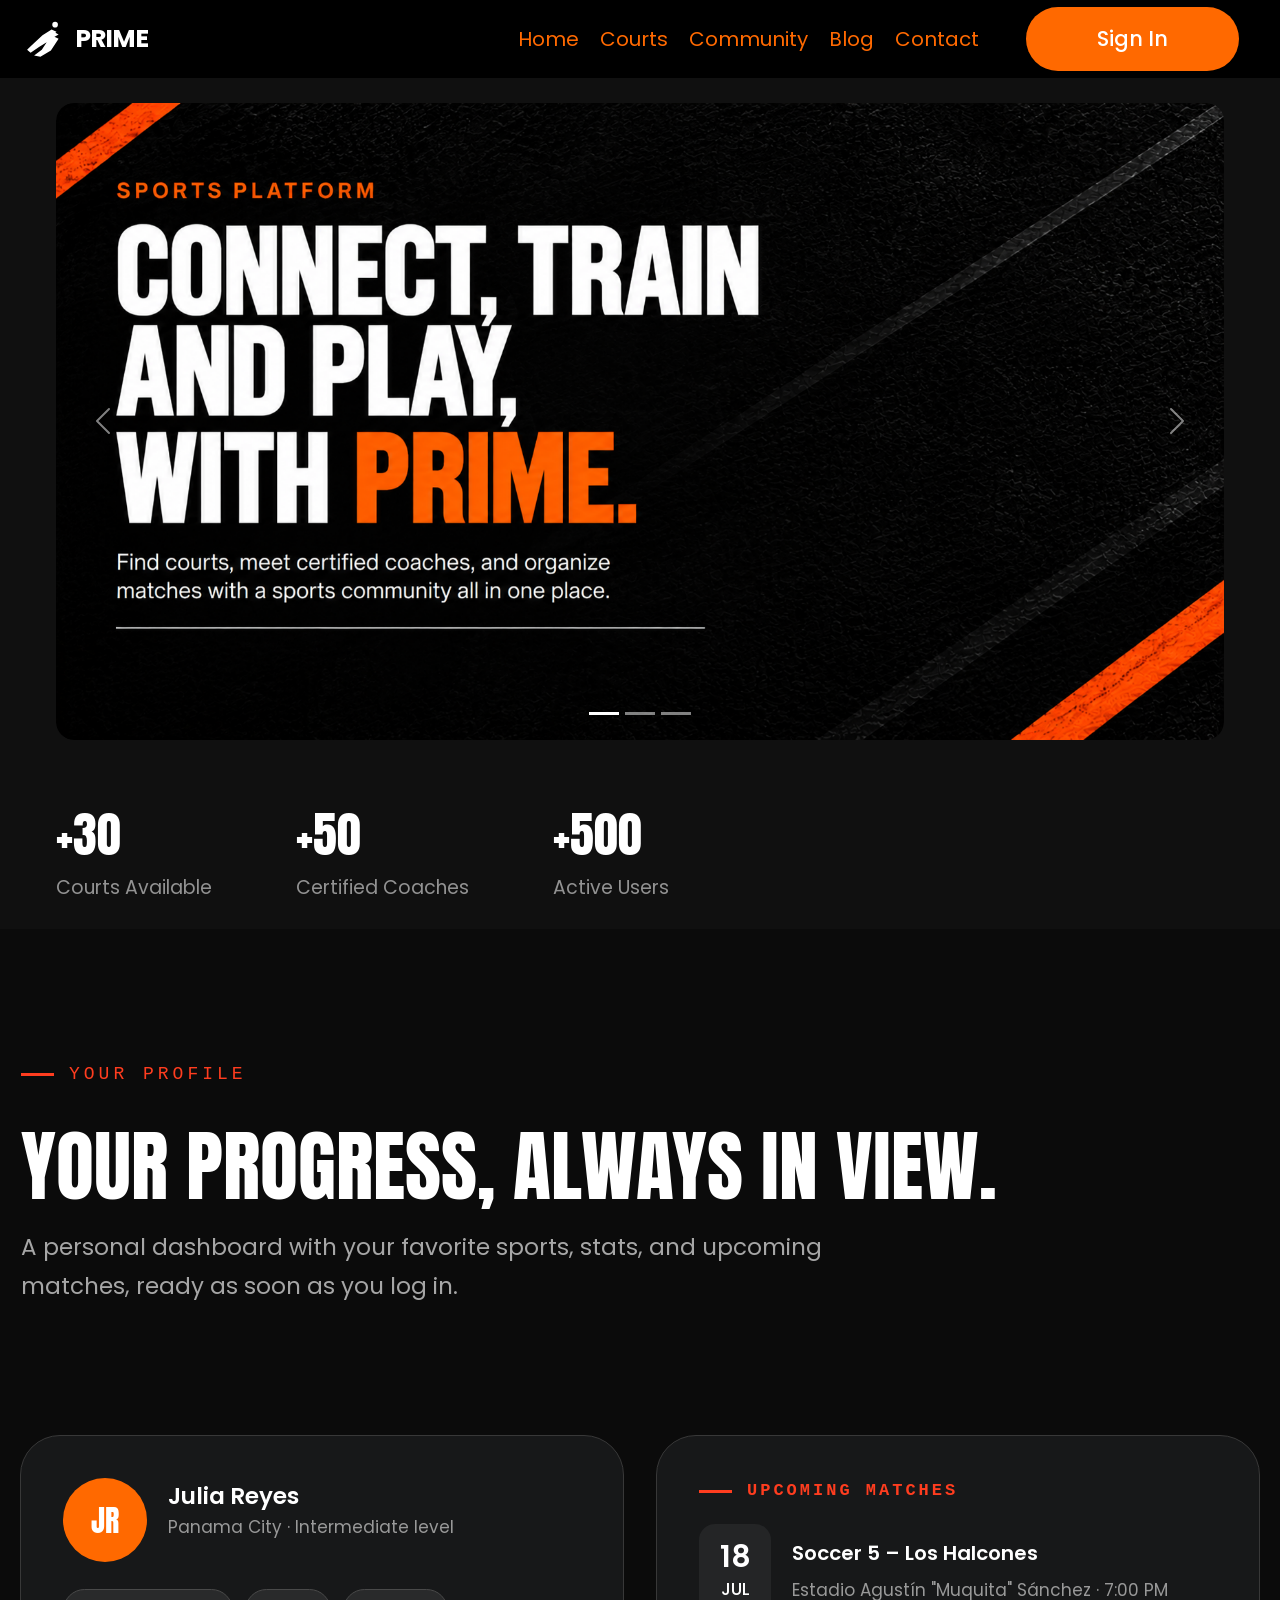
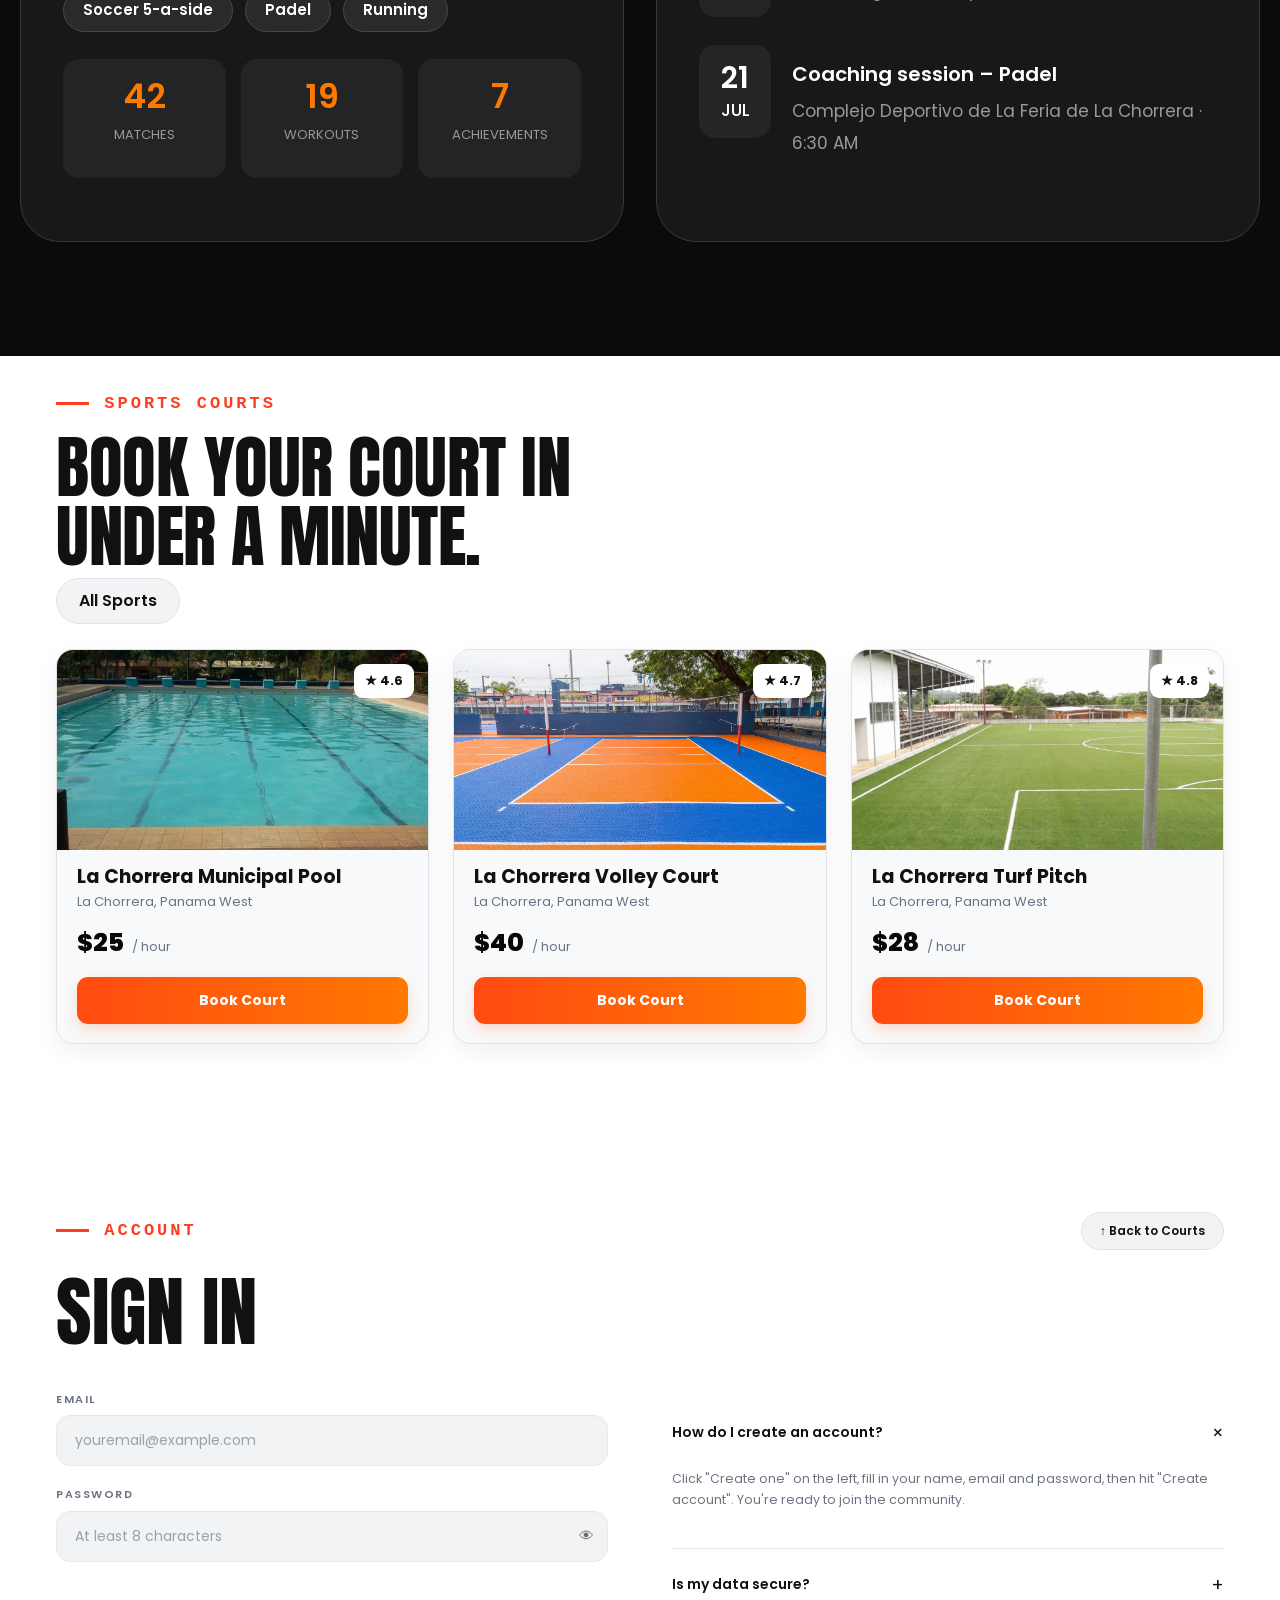
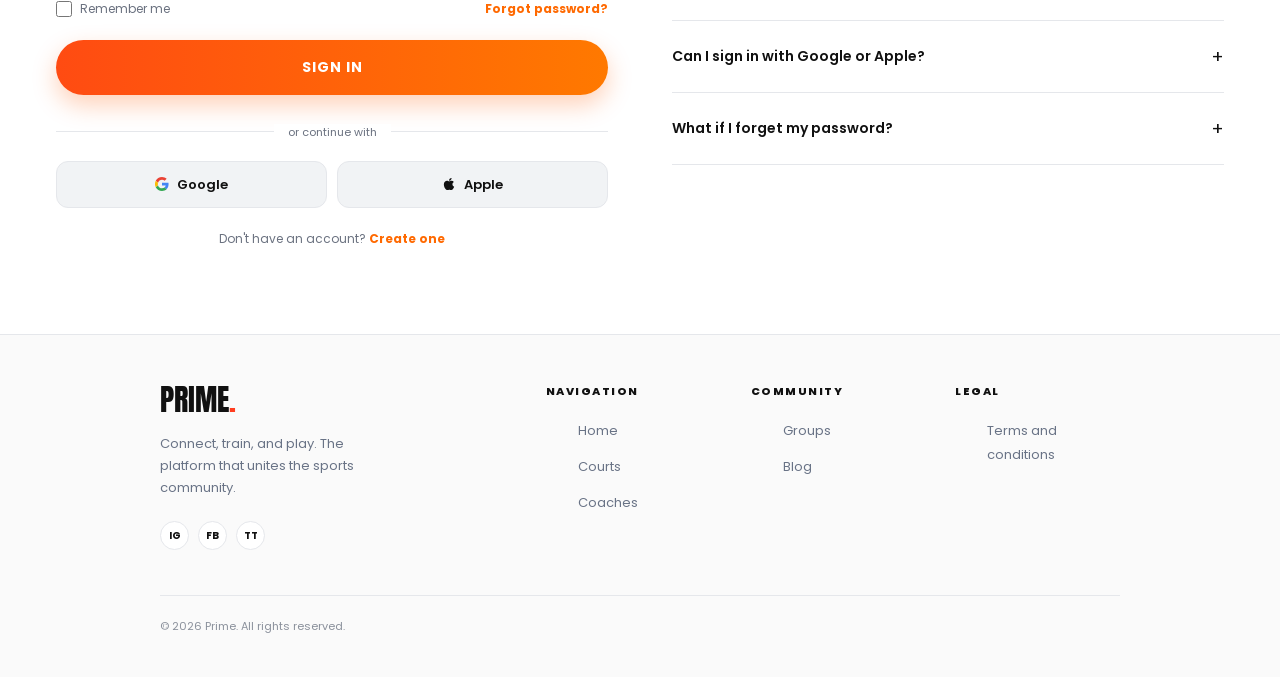
==== commit 614d7cfd: "todo lo de hoy" ====
--- a/index.html
+++ b/index.html
@@ -40,7 +40,7 @@
             <a href="#">Contact</a>
         </nav>
 
-        <a href="#" class="sign-in">Sign In</a>
+        <a href="#signin" class="sign-in">Sign In</a>
 
         <button class="menu-toggle" aria-label="Abrir menú">
             ☰
@@ -274,7 +274,7 @@
                     <span>/ hour</span>
                 </div>
 
-                <button class="book-button" data-court="La Chorrera Municipal Pool">
+                <button class="book-button" data-court="La Chorrera Municipal Pool" data-sport="Swimming Pool">
                     Book Court
                 </button>
             </div>
@@ -296,7 +296,7 @@
                     <span>/ hour</span>
                 </div>
 
-                <button class="book-button" data-court="La Chorrera Volley Court">
+                <button class="book-button" data-court="La Chorrera Volley Court" data-sport="Volleyball">
                     Book Court
                 </button>
             </div>
@@ -318,7 +318,7 @@
                     <span>/ hour</span>
                 </div>
 
-                <button class="book-button" data-court="La Chorrera Turf Pitch">
+                <button class="book-button" data-court="La Chorrera Turf Pitch" data-sport="Soccer">
                     Book Court
                 </button>
             </div>
@@ -328,36 +328,536 @@
 
     <p class="booking-message" id="bookingMessage" aria-live="polite"></p>
 
-    <!-- Destino del botón del mapa -->
-    <div id="interactive-map" class="map-placeholder">
-        <h2>Interactive Map</h2>
-        <p>Your sports courts map will appear here.</p>
-    </div>
+    <!-- BOTÓN FLOTANTE DEL MAPA -->
+<a href="map.html" class="floating-map-button" id="floatingMapButton">
+    View Interactive Map
+</a>
 
 </section>
+
+<!-- ===== SIGN IN / CREATE ACCOUNT ===== -->
+<section class="auth-section" id="signin">
+
+    <div class="auth-top">
+        <p class="section-label">
+            <span></span>
+            ACCOUNT
+        </p>
+        <a href="#courts" class="back-courts">↑ Back to Courts</a>
+    </div>
+
+    <h2 class="auth-title" id="authTitle">SIGN IN</h2>
+
+    <div class="auth-grid">
+
+        <!-- Formulario -->
+        <div class="auth-left">
+
+            <div class="auth-notice" id="authNotice" role="status" aria-live="polite" hidden>
+                <span class="auth-notice-icon">✓</span>
+                <span id="authNoticeText"></span>
+            </div>
+
+            <form id="authForm" novalidate>
+
+                <div class="auth-field" id="nameField" hidden>
+                    <label for="authName">NAME</label>
+                    <input type="text" id="authName" placeholder="Your full name" autocomplete="name">
+                </div>
+
+                <div class="auth-field">
+                    <label for="authEmail">EMAIL</label>
+                    <input type="email" id="authEmail" placeholder="youremail@example.com" autocomplete="email">
+                </div>
+
+                <div class="auth-field">
+                    <label for="authPassword">PASSWORD</label>
+                    <div class="auth-password">
+                        <input type="password" id="authPassword" placeholder="At least 8 characters" autocomplete="current-password">
+                        <button type="button" class="auth-eye" id="authEye" aria-label="Mostrar contraseña">👁</button>
+                    </div>
+                </div>
+
+                <p class="auth-error" id="authError" role="alert"></p>
+
+                <div class="auth-row" id="authRow">
+                    <label class="auth-remember">
+                        <input type="checkbox" id="authRemember">
+                        Remember me
+                    </label>
+                    <a href="#" class="auth-forgot" id="authForgot">Forgot password?</a>
+                </div>
+
+                <button type="submit" class="auth-submit" id="authSubmit">SIGN IN</button>
+            </form>
+
+            <div class="auth-divider"><span>or continue with</span></div>
+
+            <div class="auth-social">
+                <button type="button" class="social-btn" data-provider="Google">
+                    <svg width="14" height="14" viewBox="0 0 48 48" aria-hidden="true">
+                        <path fill="#EA4335" d="M24 9.5c3.5 0 6.6 1.2 9.1 3.6l6.8-6.8C35.8 2.4 30.3 0 24 0 14.6 0 6.5 5.4 2.6 13.2l7.9 6.1C12.4 13.6 17.7 9.5 24 9.5z"/>
+                        <path fill="#4285F4" d="M46.5 24.5c0-1.6-.1-3.1-.4-4.5H24v9h12.7c-.6 3-2.3 5.5-4.8 7.2l7.5 5.8c4.4-4.1 7.1-10.1 7.1-17.5z"/>
+                        <path fill="#FBBC05" d="M10.5 28.7a14.5 14.5 0 0 1 0-9.4l-7.9-6.1a24 24 0 0 0 0 21.6l7.9-6.1z"/>
+                        <path fill="#34A853" d="M24 48c6.5 0 11.9-2.1 15.9-5.8l-7.5-5.8c-2.1 1.4-4.8 2.3-8.4 2.3-6.3 0-11.6-4.1-13.5-9.8l-7.9 6.1C6.5 42.6 14.6 48 24 48z"/>
+                    </svg>
+                    Google
+                </button>
+                <button type="button" class="social-btn" data-provider="Apple">
+                    <svg width="14" height="14" viewBox="0 0 384 512" aria-hidden="true">
+                        <path fill="currentColor" d="M318.7 268.7c-.2-36.7 16.4-64.4 50-84.8-18.8-26.9-47.2-41.7-84.7-44.6-35.5-2.8-74.3 20.7-88.5 20.7-15 0-49.4-19.7-76.4-19.7C63.3 141.2 4 184.8 4 273.5c0 26.2 4.8 53.3 14.4 81.2 12.8 36.7 59 126.7 107.2 125.2 25.2-.6 43-17.9 75.8-17.9 31.8 0 48.3 17.9 76.4 17.9 48.6-.7 90.4-82.5 102.6-119.3-65.2-30.7-61.7-90-61.7-91.9zM262.1 104.5c27.3-32.4 24.8-61.9 24-72.5-24.1 1.4-52 16.4-67.9 34.9-17.5 19.8-27.8 44.3-25.6 71.9 26.1 2 49.9-11.4 69.5-34.3z"/>
+                    </svg>
+                    Apple
+                </button>
+            </div>
+
+            <p class="auth-switch" id="authSwitchText">
+                Don't have an account? <a href="#" id="authSwitch">Create one</a>
+            </p>
+        </div>
+
+        <!-- Preguntas frecuentes -->
+        <div class="auth-faq">
+
+            <div class="faq-item open">
+                <button type="button" class="faq-question" aria-expanded="true">
+                    How do I create an account?
+                    <span class="faq-icon">×</span>
+                </button>
+                <div class="faq-answer">
+                    <p>Click "Create one" on the left, fill in your name, email and password, then hit "Create account". You're ready to join the community.</p>
+                </div>
+            </div>
+
+            <div class="faq-item">
+                <button type="button" class="faq-question" aria-expanded="false">
+                    Is my data secure?
+                    <span class="faq-icon">+</span>
+                </button>
+                <div class="faq-answer">
+                    <p>Yes. Your password is encrypted and we never share your personal information with third parties.</p>
+                </div>
+            </div>
+
+            <div class="faq-item">
+                <button type="button" class="faq-question" aria-expanded="false">
+                    Can I sign in with Google or Apple?
+                    <span class="faq-icon">+</span>
+                </button>
+                <div class="faq-answer">
+                    <p>Yes. Use the Google or Apple buttons under the form to continue with your existing account in one tap.</p>
+                </div>
+            </div>
+
+            <div class="faq-item">
+                <button type="button" class="faq-question" aria-expanded="false">
+                    What if I forget my password?
+                    <span class="faq-icon">+</span>
+                </button>
+                <div class="faq-answer">
+                    <p>Type your email and click "Forgot password?". We'll send you a link to set a new one.</p>
+                </div>
+            </div>
+
+        </div>
+    </div>
+</section>
+
+<!-- MODAL DE RESERVA -->
+<div class="pm-overlay" id="pmOverlay">
+    <div class="pm-box" role="dialog" aria-modal="true" aria-labelledby="pmTitle">
+        <button class="pm-close" id="pmClose" aria-label="Cerrar">✕</button>
+
+        <img class="pm-image" id="pmImage" src="" alt="">
+
+        <div class="pm-body">
+            <h3 id="pmTitle"></h3>
+            <p class="pm-sub"><span id="pmLocation"></span> · <span id="pmRating"></span></p>
+
+            <div class="pm-price-box">
+                <div>
+                    <small>PRICE PER HOUR</small>
+                    <strong id="pmPrice"></strong>
+                </div>
+                <div class="pm-sport">
+                    <small>SPORT</small>
+                    <strong id="pmSport"></strong>
+                </div>
+            </div>
+
+            <p class="pm-label">AVAILABILITY</p>
+            <div class="pm-days" id="pmDays"></div>
+            <div class="pm-slots" id="pmSlots"></div>
+
+            <button class="pm-confirm" id="pmConfirm" disabled>Select a time slot</button>
+            <p class="pm-note">Free cancellation up to 2 hours before</p>
+        </div>
+    </div>
+</div>
 
 <!-- BOTÓN FLOTANTE DEL MAPA -->
 <a href="#interactive-map" class="floating-map-button">
     View Interactive Map
 </a>
 
-<!-- FUNCIONAMIENTO DE LOS BOTONES DE RESERVA -->
+<!-- FUNCIONAMIENTO DE LOS BOTONES DE RESERVA Y DEL MODAL -->
 <script>
     const bookButtons = document.querySelectorAll(".book-button");
     const bookingMessage = document.getElementById("bookingMessage");
 
+    const overlay = document.getElementById("pmOverlay");
+    const pmImage = document.getElementById("pmImage");
+    const pmTitle = document.getElementById("pmTitle");
+    const pmLocation = document.getElementById("pmLocation");
+    const pmRating = document.getElementById("pmRating");
+    const pmPrice = document.getElementById("pmPrice");
+    const pmSport = document.getElementById("pmSport");
+    const pmDays = document.getElementById("pmDays");
+    const pmSlots = document.getElementById("pmSlots");
+    const pmConfirm = document.getElementById("pmConfirm");
+
+    const times = ["9:00 AM","10:00 AM","11:00 AM","12:00 PM","1:00 PM","2:00 PM","3:00 PM","4:00 PM","5:00 PM"];
+    let selectedDay = "Today";
+    let selectedSlot = null;
+    let currentCourt = "";
+
+    // Nombres de los 3 días: Today, Tomorrow y el día siguiente con fecha
+    function getDays() {
+        const d = new Date();
+        d.setDate(d.getDate() + 2);
+        const third = d.toLocaleDateString("en-US", { weekday: "short", day: "numeric" });
+        return ["Today", "Tomorrow", third];
+    }
+
+    // Horarios ocupados (cambian según el día)
+    function isBusy(dayIndex, slotIndex) {
+        return (slotIndex + dayIndex * 2) % 4 === 1;
+    }
+
+    function renderDays() {
+        pmDays.innerHTML = "";
+        getDays().forEach((day) => {
+            const btn = document.createElement("button");
+            btn.className = "pm-day" + (day === selectedDay ? " active" : "");
+            btn.textContent = day;
+            btn.addEventListener("click", () => {
+                selectedDay = day;
+                selectedSlot = null;
+                renderDays();
+                renderSlots();
+            });
+            pmDays.appendChild(btn);
+        });
+    }
+
+    function renderSlots() {
+        const dayIndex = getDays().indexOf(selectedDay);
+        pmSlots.innerHTML = "";
+        times.forEach((time, i) => {
+            const btn = document.createElement("button");
+            btn.className = "pm-slot" + (time === selectedSlot ? " selected" : "");
+            btn.textContent = time;
+            btn.disabled = isBusy(dayIndex, i);
+            btn.addEventListener("click", () => {
+                selectedSlot = time;
+                renderSlots();
+            });
+            pmSlots.appendChild(btn);
+        });
+
+        if (selectedSlot) {
+            pmConfirm.disabled = false;
+            pmConfirm.textContent = "Confirm " + selectedDay + " · " + selectedSlot + " · " + pmPrice.textContent;
+        } else {
+            pmConfirm.disabled = true;
+            pmConfirm.textContent = "Select a time slot";
+        }
+    }
+
+    function openModal(button) {
+        const card = button.closest(".court-card");
+        currentCourt = button.dataset.court;
+
+        pmImage.src = card.querySelector(".court-image img").src;
+        pmImage.alt = currentCourt;
+        pmTitle.textContent = currentCourt;
+        pmLocation.textContent = card.querySelector(".court-location").textContent;
+        pmRating.textContent = card.querySelector(".court-rating").textContent;
+        pmPrice.textContent = card.querySelector(".court-price strong").textContent;
+        pmSport.textContent = button.dataset.sport;
+
+        selectedDay = "Today";
+        selectedSlot = null;
+        renderDays();
+        renderSlots();
+
+        overlay.classList.add("open");
+        document.body.style.overflow = "hidden";
+    }
+
+    function closeModal() {
+        overlay.classList.remove("open");
+        document.body.style.overflow = "";
+    }
+
     bookButtons.forEach(button => {
-        button.addEventListener("click", () => {
-            const court = button.dataset.court;
-
-            bookingMessage.textContent =
-                "You selected: " + court + ". Booking feature coming soon!";
+        button.addEventListener("click", () => openModal(button));
+    });
+
+    document.getElementById("pmClose").addEventListener("click", closeModal);
+
+    // Cerrar al hacer clic fuera de la tarjeta
+    overlay.addEventListener("click", e => {
+        if (e.target === overlay) closeModal();
+    });
+
+    // Cerrar con la tecla Escape
+    document.addEventListener("keydown", e => {
+        if (e.key === "Escape") closeModal();
+    });
+
+    // Reserva pendiente: se guarda hasta que el usuario inicie sesión
+    let pendingBooking = null;
+
+    pmConfirm.addEventListener("click", () => {
+        pendingBooking = {
+            court: currentCourt,
+            day: selectedDay,
+            slot: selectedSlot,
+            price: pmPrice.textContent
+        };
+        bookingMessage.textContent = "";
+        closeModal();
+
+        setMode("signin");
+        setNotice("Please sign in or create an account to finalize your booking.");
+        document.getElementById("signin").scrollIntoView({ behavior: "smooth" });
+    });
+</script>
+
+<!-- FUNCIONAMIENTO DEL SIGN IN / CREATE ACCOUNT -->
+<script>
+    const authTitle = document.getElementById("authTitle");
+    const authNotice = document.getElementById("authNotice");
+    const authNoticeText = document.getElementById("authNoticeText");
+    const authForm = document.getElementById("authForm");
+    const nameField = document.getElementById("nameField");
+    const authName = document.getElementById("authName");
+    const authEmail = document.getElementById("authEmail");
+    const authPassword = document.getElementById("authPassword");
+    const authError = document.getElementById("authError");
+    const authRow = document.getElementById("authRow");
+    const authSubmit = document.getElementById("authSubmit");
+    const authSwitchText = document.getElementById("authSwitchText");
+
+    let mode = "signin"; // "signin" o "signup"
+
+    function setNotice(text) {
+        authNoticeText.textContent = text;
+        authNotice.hidden = false;
+    }
+
+    function clearNotice() {
+        authNotice.hidden = true;
+        authNoticeText.textContent = "";
+    }
+
+    function showError(text) {
+        authError.textContent = text;
+    }
+
+    function isValidEmail(value) {
+        return /^[^\s@]+@[^\s@]+\.[^\s@]+$/.test(value);
+    }
+
+    // Cambia entre Sign In y Create account
+    function setMode(newMode) {
+        mode = newMode;
+        showError("");
+
+        if (mode === "signup") {
+            authTitle.textContent = "CREATE ACCOUNT";
+            nameField.hidden = false;
+            authRow.style.display = "none";
+            authSubmit.textContent = "CREATE ACCOUNT";
+            authPassword.autocomplete = "new-password";
+            authSwitchText.innerHTML = 'Already have an account? <a href="#" id="authSwitch">Sign in</a>';
+        } else {
+            authTitle.textContent = "SIGN IN";
+            nameField.hidden = true;
+            authRow.style.display = "";
+            authSubmit.textContent = "SIGN IN";
+            authPassword.autocomplete = "current-password";
+            authSwitchText.innerHTML = 'Don\'t have an account? <a href="#" id="authSwitch">Create one</a>';
+        }
+    }
+
+    // Link "Create one" / "Sign in"
+    authSwitchText.addEventListener("click", e => {
+        if (e.target.id === "authSwitch") {
+            e.preventDefault();
+            setMode(mode === "signin" ? "signup" : "signin");
+        }
+    });
+
+    // Mostrar / ocultar contraseña
+    document.getElementById("authEye").addEventListener("click", () => {
+        const hidden = authPassword.type === "password";
+        authPassword.type = hidden ? "text" : "password";
+    });
+
+    // Enviar formulario
+    authForm.addEventListener("submit", e => {
+        e.preventDefault();
+        showError("");
+
+        const email = authEmail.value.trim();
+        const password = authPassword.value;
+
+        if (mode === "signup" && authName.value.trim() === "") {
+            showError("Please enter your name.");
+            return;
+        }
+        if (!isValidEmail(email)) {
+            showError("Please enter a valid email address.");
+            return;
+        }
+        if (password.length < 8) {
+            showError("Your password must have at least 8 characters.");
+            return;
+        }
+
+        // Aquí iría la conexión real con tu servidor
+        let message = mode === "signup"
+            ? "Account created! Welcome to PRIME."
+            : "Welcome back!";
+
+        if (pendingBooking) {
+            message += " Your booking is confirmed: " + pendingBooking.court +
+                " · " + pendingBooking.day + " at " + pendingBooking.slot +
+                " (" + pendingBooking.price + ").";
+            pendingBooking = null;
+        }
+
+        setNotice(message);
+        authForm.reset();
+        authPassword.type = "password";
+    });
+
+    // Forgot password
+    document.getElementById("authForgot").addEventListener("click", e => {
+        e.preventDefault();
+        const email = authEmail.value.trim();
+        if (!isValidEmail(email)) {
+            showError("Type your email first so we can send you the reset link.");
+            return;
+        }
+        showError("");
+        setNotice("We sent a password reset link to " + email + ".");
+    });
+
+    // Botones Google y Apple
+    document.querySelectorAll(".social-btn").forEach(btn => {
+        btn.addEventListener("click", () => {
+            showError("");
+            setNotice("Sign in with " + btn.dataset.provider + " is coming soon!");
         });
     });
+
+    // Preguntas frecuentes (acordeón)
+    document.querySelectorAll(".faq-question").forEach(question => {
+        question.addEventListener("click", () => {
+            const item = question.parentElement;
+            const willOpen = !item.classList.contains("open");
+
+            document.querySelectorAll(".faq-item").forEach(other => {
+                other.classList.remove("open");
+                other.querySelector(".faq-question").setAttribute("aria-expanded", "false");
+                other.querySelector(".faq-icon").textContent = "+";
+            });
+
+            if (willOpen) {
+                item.classList.add("open");
+                question.setAttribute("aria-expanded", "true");
+                question.querySelector(".faq-icon").textContent = "×";
+            }
+        });
+    });
 </script>
-
+<!-- ===== FOOTER ===== -->
+<footer class="site-footer">
+    <div class="footer-container">
+
+        <div class="footer-grid">
+
+            <!-- Marca -->
+            <div class="footer-brand">
+                <a href="#" class="footer-logo">PRIME<span>.</span></a>
+                <p>Connect, train, and play. The platform that unites the sports community.</p>
+
+                <div class="footer-social">
+                    <a href="#" aria-label="Instagram">IG</a>
+                    <a href="#" aria-label="Facebook">FB</a>
+                    <a href="#" aria-label="TikTok">TT</a>
+                </div>
+            </div>
+
+            <!-- Navegación -->
+            <div class="footer-col">
+                <h4>NAVIGATION</h4>
+                <ul>
+                    <li><a href="#">Home</a></li>
+                    <li><a href="#courts">Courts</a></li>
+                    <li><a href="#">Coaches</a></li>
+                </ul>
+            </div>
+
+            <!-- Comunidad -->
+            <div class="footer-col">
+                <h4>COMMUNITY</h4>
+                <ul>
+                    <li><a href="#">Groups</a></li>
+                    <li><a href="#">Blog</a></li>
+                </ul>
+            </div>
+
+            <!-- Legal -->
+            <div class="footer-col">
+                <h4>LEGAL</h4>
+                <ul>
+                    <li><a href="#">Terms and conditions</a></li>
+                </ul>
+            </div>
+
+        </div>
+
+        <div class="footer-bottom">
+            <p>© 2026 Prime. All rights reserved.</p>
+        </div>
+
+    </div>
+</footer>
+<!-- MOSTRAR EL BOTÓN DEL MAPA SOLO ENTRE COURTS Y SIGN IN -->
+<script>
+    const mapButton = document.getElementById("floatingMapButton");
+    const visibleZones = new Set();
+
+    const zoneObserver = new IntersectionObserver(entries => {
+        entries.forEach(entry => {
+            if (entry.isIntersecting) {
+                visibleZones.add(entry.target.id);
+            } else {
+                visibleZones.delete(entry.target.id);
+            }
+        });
+        mapButton.classList.toggle("show", visibleZones.size > 0);
+    });
+
+    zoneObserver.observe(document.getElementById("courts"));
+    zoneObserver.observe(document.getElementById("signin"));
+</script>
 <!-- BOOTSTRAP -->
 <script src="https://cdn.jsdelivr.net/npm/bootstrap@5.3.3/dist/js/bootstrap.bundle.min.js"></script>
 
 </body>
-</html>
+</html>
--- a/style.css
+++ b/style.css
@@ -392,16 +392,8 @@
 }
 
 /* =========================================
-   SECCIÓN RESERVAR CANCHAS
+   SECCIÓN RESERVAR CANCHAS (títulos)
 ========================================= */
-
-.courts-section {
-    width: 100%;
-    background-color: #ffffff;
-    color: #111111;
-    padding: 57px 16px 70px;
-    min-height: 240px;
-}
 
 .courts-heading {
     display: flex;
@@ -425,32 +417,6 @@
     line-height: 0.99;
     letter-spacing: -0.5px;
     color: #111111;
-}
-
-/* Botón del mapa */
-
-.map-button {
-    min-width: 195px;
-    min-height: 44px;
-    padding: 12px 23px;
-    background-color: #111426;
-    border-radius: 30px;
-    color: #ffffff;
-    text-decoration: none;
-    text-align: center;
-    font-size: 14px;
-    font-weight: 600;
-    display: inline-flex;
-    align-items: center;
-    justify-content: center;
-    white-space: nowrap;
-    transition: background-color 0.3s ease,
-                transform 0.3s ease;
-}
-
-.map-button:hover {
-    background-color: #ff6900;
-    transform: translateY(-2px);
 }
 
 #interactive-map {
@@ -792,10 +758,6 @@
         line-height: 1.05;
     }
 
-    .map-button {
-        min-width: 190px;
-    }
-
     /* Carrusel */
 
     .prime-carousel-section {
@@ -841,6 +803,7 @@
 
 .courts-section {
     width: 100%;
+    min-height: 240px;
     padding: 35px 4.4% 70px;
     background: #ffffff;
     color: #111111;
@@ -1045,3 +1008,709 @@
         font-size: 12px;
     }
 }
+
+/* =========================================
+   MODAL DE RESERVA
+========================================= */
+
+.pm-overlay {
+    position: fixed;
+    inset: 0;
+    background: rgba(0, 0, 0, 0.55);
+    display: none;
+    align-items: center;
+    justify-content: center;
+    padding: 16px;
+    z-index: 2000;
+}
+
+.pm-overlay.open {
+    display: flex;
+}
+
+.pm-box {
+    position: relative;
+    background: #ffffff;
+    color: #111111;
+    width: 100%;
+    max-width: 430px;
+    max-height: 92vh;
+    overflow-y: auto;
+    border-radius: 24px;
+    font-family: "Poppins", sans-serif;
+}
+
+.pm-close {
+    position: absolute;
+    top: 14px;
+    right: 14px;
+    width: 38px;
+    height: 38px;
+    border: none;
+    border-radius: 50%;
+    background: #ffffff;
+    color: #111111;
+    font-size: 16px;
+    cursor: pointer;
+    box-shadow: 0 2px 8px rgba(0, 0, 0, 0.2);
+}
+
+.pm-image {
+    width: 100%;
+    height: 180px;
+    object-fit: cover;
+    display: block;
+    border-radius: 24px 24px 0 0;
+}
+
+.pm-body {
+    padding: 22px 24px 20px;
+}
+
+.pm-body h3 {
+    font-weight: 700;
+    font-size: 1.4rem;
+    margin: 0 0 4px;
+    color: #111111;
+}
+
+.pm-sub {
+    color: #6b7280;
+    font-size: 0.9rem;
+    margin-bottom: 16px;
+}
+
+.pm-price-box {
+    display: flex;
+    justify-content: space-between;
+    align-items: flex-end;
+    background: #f1f3f5;
+    border: 1px solid #e5e7eb;
+    border-radius: 16px;
+    padding: 14px 18px;
+    margin-bottom: 20px;
+}
+
+.pm-price-box small {
+    display: block;
+    font-size: 0.7rem;
+    font-weight: 600;
+    color: #6b7280;
+    letter-spacing: 0.5px;
+}
+
+.pm-price-box strong {
+    font-size: 1.6rem;
+    font-weight: 700;
+    color: #111111;
+}
+
+.pm-sport {
+    text-align: right;
+}
+
+.pm-sport strong {
+    font-size: 1.05rem;
+    text-transform: uppercase;
+}
+
+.pm-label {
+    font-size: 0.75rem;
+    font-weight: 600;
+    color: #6b7280;
+    letter-spacing: 1px;
+    margin-bottom: 10px;
+}
+
+.pm-days {
+    display: flex;
+    gap: 8px;
+    margin-bottom: 14px;
+    flex-wrap: wrap;
+}
+
+.pm-day {
+    border: 1px solid #e5e7eb;
+    background: #f1f3f5;
+    color: #111111;
+    font-family: "Poppins", sans-serif;
+    border-radius: 10px;
+    padding: 7px 14px;
+    font-size: 0.8rem;
+    font-weight: 600;
+    cursor: pointer;
+}
+
+.pm-day.active {
+    background: #ff4b12;
+    border-color: #ff4b12;
+    color: #ffffff;
+}
+
+.pm-slots {
+    display: grid;
+    grid-template-columns: repeat(3, 1fr);
+    gap: 10px;
+    margin-bottom: 18px;
+}
+
+.pm-slot {
+    border: 1px solid #e5e7eb;
+    background: #f1f3f5;
+    color: #111111;
+    font-family: "Poppins", sans-serif;
+    border-radius: 10px;
+    padding: 11px 4px;
+    font-size: 0.85rem;
+    font-weight: 600;
+    cursor: pointer;
+}
+
+.pm-slot:hover:not(:disabled) {
+    border-color: #ff4b12;
+}
+
+.pm-slot:disabled {
+    color: #aab0b8;
+    text-decoration: line-through;
+    background: #f8f9fa;
+    cursor: not-allowed;
+}
+
+.pm-slot.selected {
+    background: #ff4b12;
+    border-color: #ff4b12;
+    color: #ffffff;
+}
+
+.pm-confirm {
+    width: 100%;
+    border: none;
+    border-radius: 14px;
+    padding: 15px;
+    font-family: "Poppins", sans-serif;
+    font-weight: 600;
+    font-size: 1rem;
+    background: #e9ecef;
+    color: #a0a6ad;
+    cursor: not-allowed;
+}
+
+.pm-confirm:not(:disabled) {
+    background: linear-gradient(90deg, #ff4b12, #ff7900);
+    color: #ffffff;
+    cursor: pointer;
+}
+
+.pm-note {
+    text-align: center;
+    font-size: 0.75rem;
+    color: #6b7280;
+    margin: 10px 0 0;
+}
+
+/* =========================================
+   SIGN IN / CREATE ACCOUNT
+========================================= */
+
+.auth-section {
+    width: 100%;
+    padding: 40px 4.4% 70px;
+    background: #ffffff;
+    color: #111111;
+    font-family: 'Poppins', sans-serif;
+    scroll-margin-top: 10px;
+}
+
+.auth-top {
+    display: flex;
+    align-items: center;
+    justify-content: space-between;
+    gap: 20px;
+    margin-bottom: 24px;
+}
+
+.auth-top .section-label {
+    margin-bottom: 0;
+}
+
+.back-courts {
+    padding: 9px 18px;
+    border: 1px solid #e1e4e8;
+    border-radius: 30px;
+    background: #f1f3f5;
+    color: #111111;
+    font-size: 12px;
+    font-weight: 600;
+    text-decoration: none;
+    white-space: nowrap;
+    transition: background 0.2s ease, transform 0.2s ease;
+}
+
+.back-courts:hover {
+    background: #e4e7ea;
+    color: #111111;
+    transform: translateY(-2px);
+}
+
+.auth-title {
+    font-family: 'Anton', sans-serif;
+    font-size: clamp(48px, 6vw, 80px);
+    font-weight: 400;
+    line-height: 1;
+    color: #111111;
+    margin-bottom: 40px;
+    text-transform: uppercase;
+}
+
+.auth-grid {
+    display: grid;
+    grid-template-columns: 1fr 1fr;
+    gap: 64px;
+    align-items: start;
+}
+
+.auth-notice {
+    display: flex;
+    align-items: center;
+    gap: 12px;
+    padding: 15px 18px;
+    margin-bottom: 22px;
+    border: 1px solid #a9d4b0;
+    border-radius: 14px;
+    background: #eaf4ec;
+    color: #1f7a33;
+    font-size: 13px;
+    font-weight: 600;
+}
+
+.auth-notice[hidden] {
+    display: none;
+}
+
+.auth-notice-icon {
+    font-size: 18px;
+    flex-shrink: 0;
+}
+
+.auth-field {
+    margin-bottom: 20px;
+}
+
+.auth-field[hidden] {
+    display: none;
+}
+
+.auth-field label {
+    display: block;
+    margin-bottom: 8px;
+    color: #6b7280;
+    font-size: 11px;
+    font-weight: 600;
+    letter-spacing: 1.5px;
+}
+
+.auth-field input {
+    width: 100%;
+    padding: 14px 18px;
+    border: 1px solid #e5e7eb;
+    border-radius: 14px;
+    background: #f1f3f5;
+    color: #111111;
+    font-family: 'Poppins', sans-serif;
+    font-size: 14px;
+    outline: none;
+    transition: border-color 0.2s ease, background 0.2s ease;
+}
+
+.auth-field input::placeholder {
+    color: #9aa1ab;
+}
+
+.auth-field input:focus {
+    border-color: #ff4b12;
+    background: #ffffff;
+}
+
+.auth-password {
+    position: relative;
+}
+
+.auth-password input {
+    padding-right: 48px;
+}
+
+.auth-eye {
+    position: absolute;
+    top: 50%;
+    right: 14px;
+    transform: translateY(-50%);
+    border: none;
+    background: transparent;
+    font-size: 15px;
+    cursor: pointer;
+    opacity: 0.55;
+}
+
+.auth-eye:hover {
+    opacity: 1;
+}
+
+.auth-error {
+    min-height: 18px;
+    margin: -8px 0 8px;
+    color: #d92d20;
+    font-size: 12px;
+    font-weight: 600;
+}
+
+.auth-row {
+    display: flex;
+    align-items: center;
+    justify-content: space-between;
+    margin-bottom: 22px;
+}
+
+.auth-remember {
+    display: flex;
+    align-items: center;
+    gap: 8px;
+    color: #6b7280;
+    font-size: 12px;
+    cursor: pointer;
+}
+
+.auth-remember input {
+    width: 16px;
+    height: 16px;
+    accent-color: #ff4b12;
+    cursor: pointer;
+}
+
+.auth-forgot {
+    color: #ff6900;
+    font-size: 12px;
+    font-weight: 700;
+    text-decoration: none;
+}
+
+.auth-forgot:hover {
+    text-decoration: underline;
+}
+
+.auth-submit {
+    width: 100%;
+    padding: 17px;
+    border: none;
+    border-radius: 40px;
+    background: linear-gradient(90deg, #ff4b12, #ff7900);
+    color: #ffffff;
+    font-family: 'Poppins', sans-serif;
+    font-size: 14px;
+    font-weight: 700;
+    letter-spacing: 1px;
+    cursor: pointer;
+    box-shadow: 0 10px 24px rgba(255, 90, 0, 0.28);
+    transition: transform 0.2s ease, filter 0.2s ease;
+}
+
+.auth-submit:hover {
+    transform: translateY(-2px);
+    filter: brightness(1.05);
+}
+
+.auth-divider {
+    position: relative;
+    margin: 24px 0 18px;
+    text-align: center;
+}
+
+.auth-divider::before {
+    content: "";
+    position: absolute;
+    top: 50%;
+    left: 0;
+    right: 0;
+    height: 1px;
+    background: #e5e7eb;
+}
+
+.auth-divider span {
+    position: relative;
+    padding: 0 14px;
+    background: #ffffff;
+    color: #6b7280;
+    font-size: 11px;
+}
+
+.auth-social {
+    display: grid;
+    grid-template-columns: 1fr 1fr;
+    gap: 10px;
+    margin-bottom: 22px;
+}
+
+.social-btn {
+    display: flex;
+    align-items: center;
+    justify-content: center;
+    gap: 8px;
+    padding: 13px;
+    border: 1px solid #e5e7eb;
+    border-radius: 12px;
+    background: #f1f3f5;
+    color: #111111;
+    font-family: 'Poppins', sans-serif;
+    font-size: 13px;
+    font-weight: 600;
+    cursor: pointer;
+    transition: background 0.2s ease;
+}
+
+.social-btn:hover {
+    background: #e4e7ea;
+}
+
+.auth-switch {
+    text-align: center;
+    color: #6b7280;
+    font-size: 12px;
+}
+
+.auth-switch a {
+    color: #ff6900;
+    font-weight: 700;
+    text-decoration: none;
+}
+
+.auth-switch a:hover {
+    text-decoration: underline;
+}
+
+/* Preguntas frecuentes */
+
+.auth-faq {
+    padding-top: 6px;
+}
+
+.faq-item {
+    border-bottom: 1px solid #e5e7eb;
+}
+
+.faq-question {
+    width: 100%;
+    display: flex;
+    align-items: center;
+    justify-content: space-between;
+    gap: 16px;
+    padding: 22px 0;
+    border: none;
+    background: transparent;
+    color: #111111;
+    font-family: 'Poppins', sans-serif;
+    font-size: 14px;
+    font-weight: 600;
+    text-align: left;
+    cursor: pointer;
+}
+
+.faq-icon {
+    font-size: 18px;
+    font-weight: 400;
+    flex-shrink: 0;
+}
+
+.faq-answer {
+    max-height: 0;
+    overflow: hidden;
+    transition: max-height 0.3s ease;
+}
+
+.faq-answer p {
+    padding-bottom: 22px;
+    color: #6b7280;
+    font-size: 12.5px;
+    line-height: 1.7;
+}
+
+.faq-item.open .faq-answer {
+    max-height: 200px;
+}
+
+@media (max-width: 900px) {
+    .auth-grid {
+        grid-template-columns: 1fr;
+        gap: 40px;
+    }
+}
+
+@media (max-width: 600px) {
+    .auth-section {
+        padding: 35px 18px 60px;
+    }
+
+    .auth-title {
+        margin-bottom: 28px;
+    }
+}
+/* =========================================
+   FOOTER
+========================================= */
+
+.site-footer {
+    width: 100%;
+    background: #fafafa;
+    border-top: 1px solid #e5e7eb;
+    color: #111111;
+    font-family: 'Poppins', sans-serif;
+    padding: 50px 4.4% 0;
+}
+
+.footer-container {
+    max-width: 960px;
+    margin: 0 auto;
+}
+
+.footer-grid {
+    display: grid;
+    grid-template-columns: 2.1fr 1fr 1fr 1fr;
+    gap: 40px;
+    padding-bottom: 45px;
+}
+
+/* Marca */
+
+.footer-logo {
+    display: inline-block;
+    font-family: 'Anton', sans-serif;
+    font-size: 30px;
+    line-height: 1;
+    letter-spacing: 0;
+    color: #111111;
+    text-decoration: none;
+    margin-bottom: 18px;
+}
+
+.footer-logo span {
+    color: #ff3d1f;
+}
+
+.footer-brand p {
+    max-width: 230px;
+    color: #697386;
+    font-size: 13px;
+    line-height: 1.7;
+    margin-bottom: 22px;
+}
+
+.footer-social {
+    display: flex;
+    gap: 9px;
+}
+
+.footer-social a {
+    width: 29px;
+    height: 29px;
+    display: flex;
+    align-items: center;
+    justify-content: center;
+    border: 1px solid #e5e7eb;
+    border-radius: 50%;
+    background: #ffffff;
+    color: #111111;
+    font-size: 10px;
+    font-weight: 700;
+    text-decoration: none;
+    transition: background 0.2s ease, color 0.2s ease, transform 0.2s ease;
+}
+
+.footer-social a:hover {
+    background: #ff4b12;
+    border-color: #ff4b12;
+    color: #ffffff;
+    transform: translateY(-2px);
+}
+
+/* Columnas de enlaces */
+
+.footer-col h4 {
+    font-family: 'Poppins', sans-serif;
+    font-size: 11px;
+    font-weight: 800;
+    letter-spacing: 1.5px;
+    color: #111111;
+    margin-bottom: 20px;
+}
+
+.footer-col ul {
+    list-style: none;
+}
+
+.footer-col li {
+    margin-bottom: 12px;
+}
+
+.footer-col a {
+    color: #697386;
+    font-size: 13px;
+    text-decoration: none;
+    transition: color 0.2s ease;
+}
+
+.footer-col a:hover {
+    color: #ff4b12;
+}
+
+/* Parte inferior */
+
+.footer-bottom {
+    border-top: 1px solid #e5e7eb;
+    padding: 22px 0 26px;
+}
+
+.footer-bottom p {
+    color: #8a909b;
+    font-size: 11px;
+}
+
+/* Tablet y móvil */
+
+@media (max-width: 800px) {
+    .footer-grid {
+        grid-template-columns: 1fr 1fr;
+        gap: 35px 30px;
+    }
+
+    .footer-brand {
+        grid-column: 1 / -1;
+    }
+}
+
+@media (max-width: 450px) {
+    .site-footer {
+        padding: 40px 20px 0;
+    }
+}
+/* =========================================
+   BOTÓN DEL MAPA: SOLO VISIBLE EN COURTS Y SIGN IN
+========================================= */
+
+.floating-map-button {
+    opacity: 0;
+    visibility: hidden;
+    pointer-events: none;
+    transform: translateY(20px);
+    transition: opacity 0.3s ease, visibility 0.3s ease,
+                transform 0.3s ease, background 0.2s ease;
+}
+
+.floating-map-button.show {
+    opacity: 1;
+    visibility: visible;
+    pointer-events: auto;
+    transform: translateY(0);
+}
+
+.floating-map-button.show:hover {
+    transform: translateY(-4px);
+}
